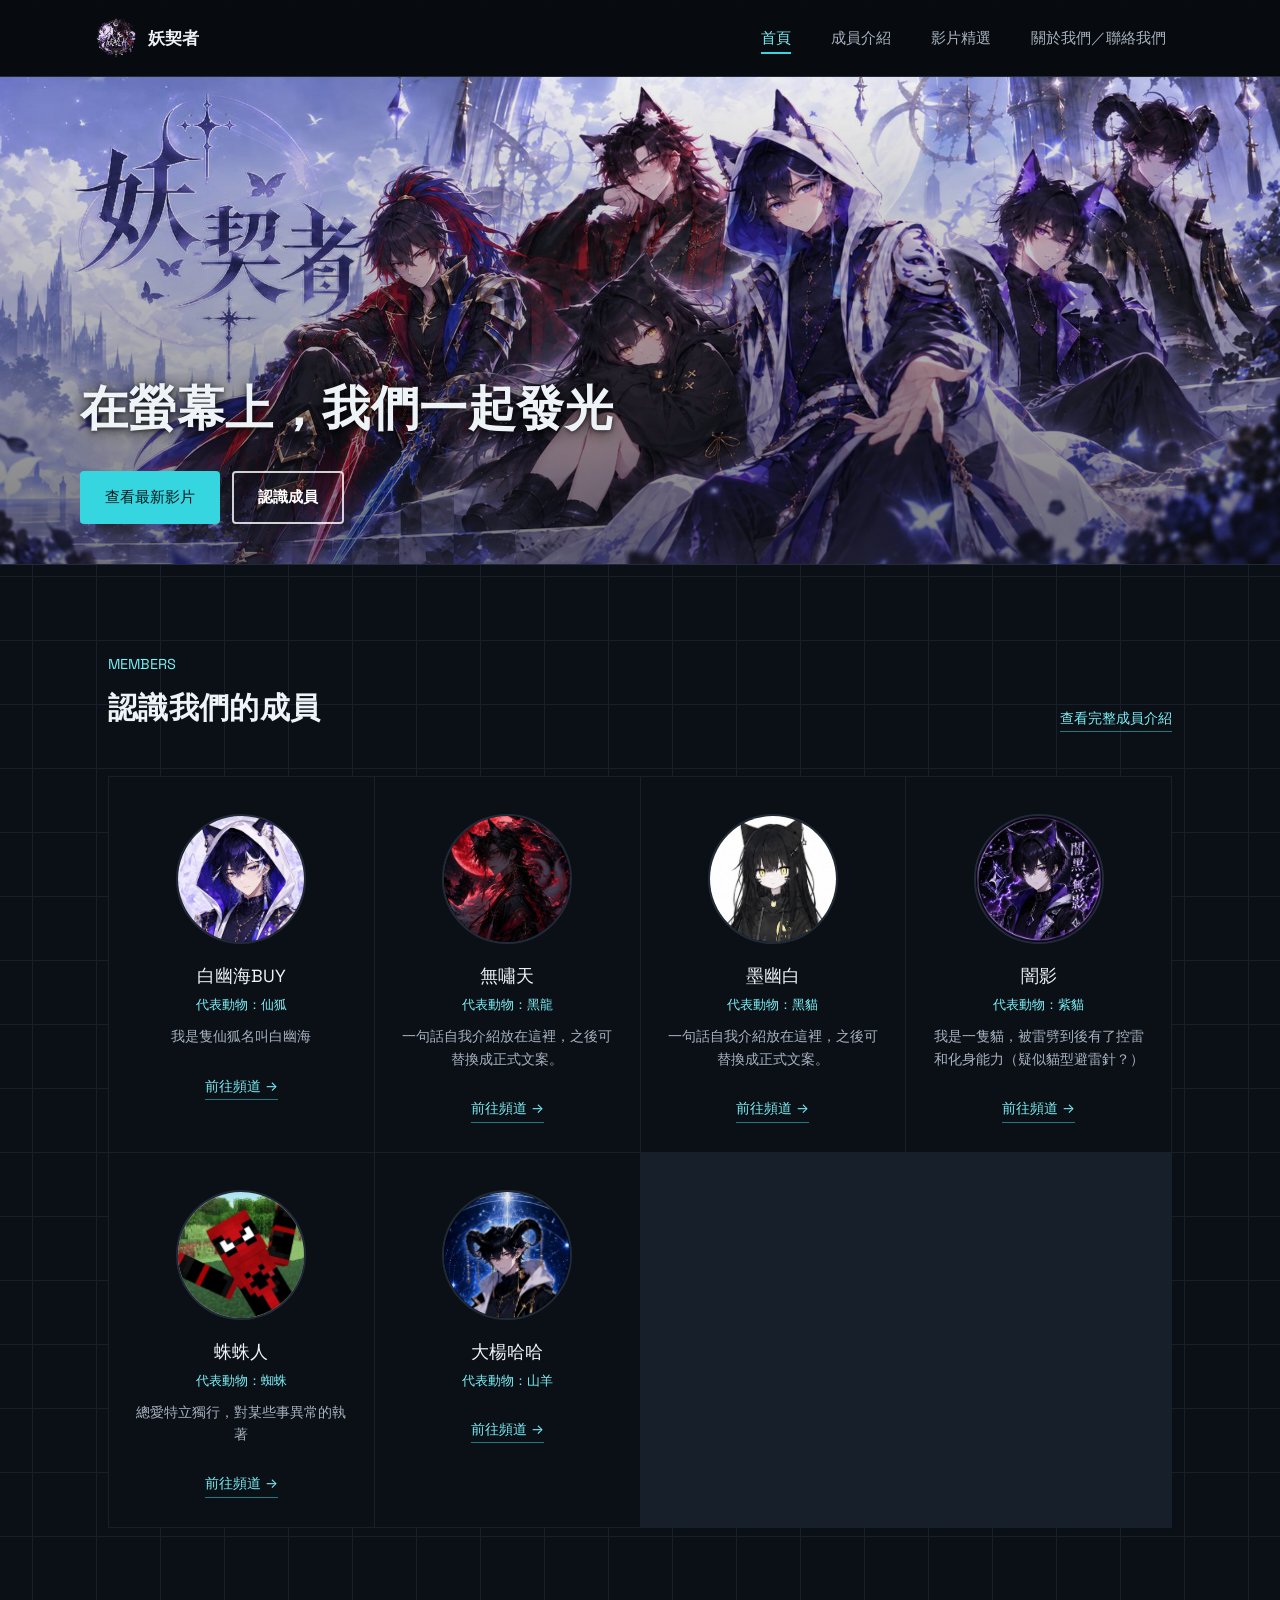
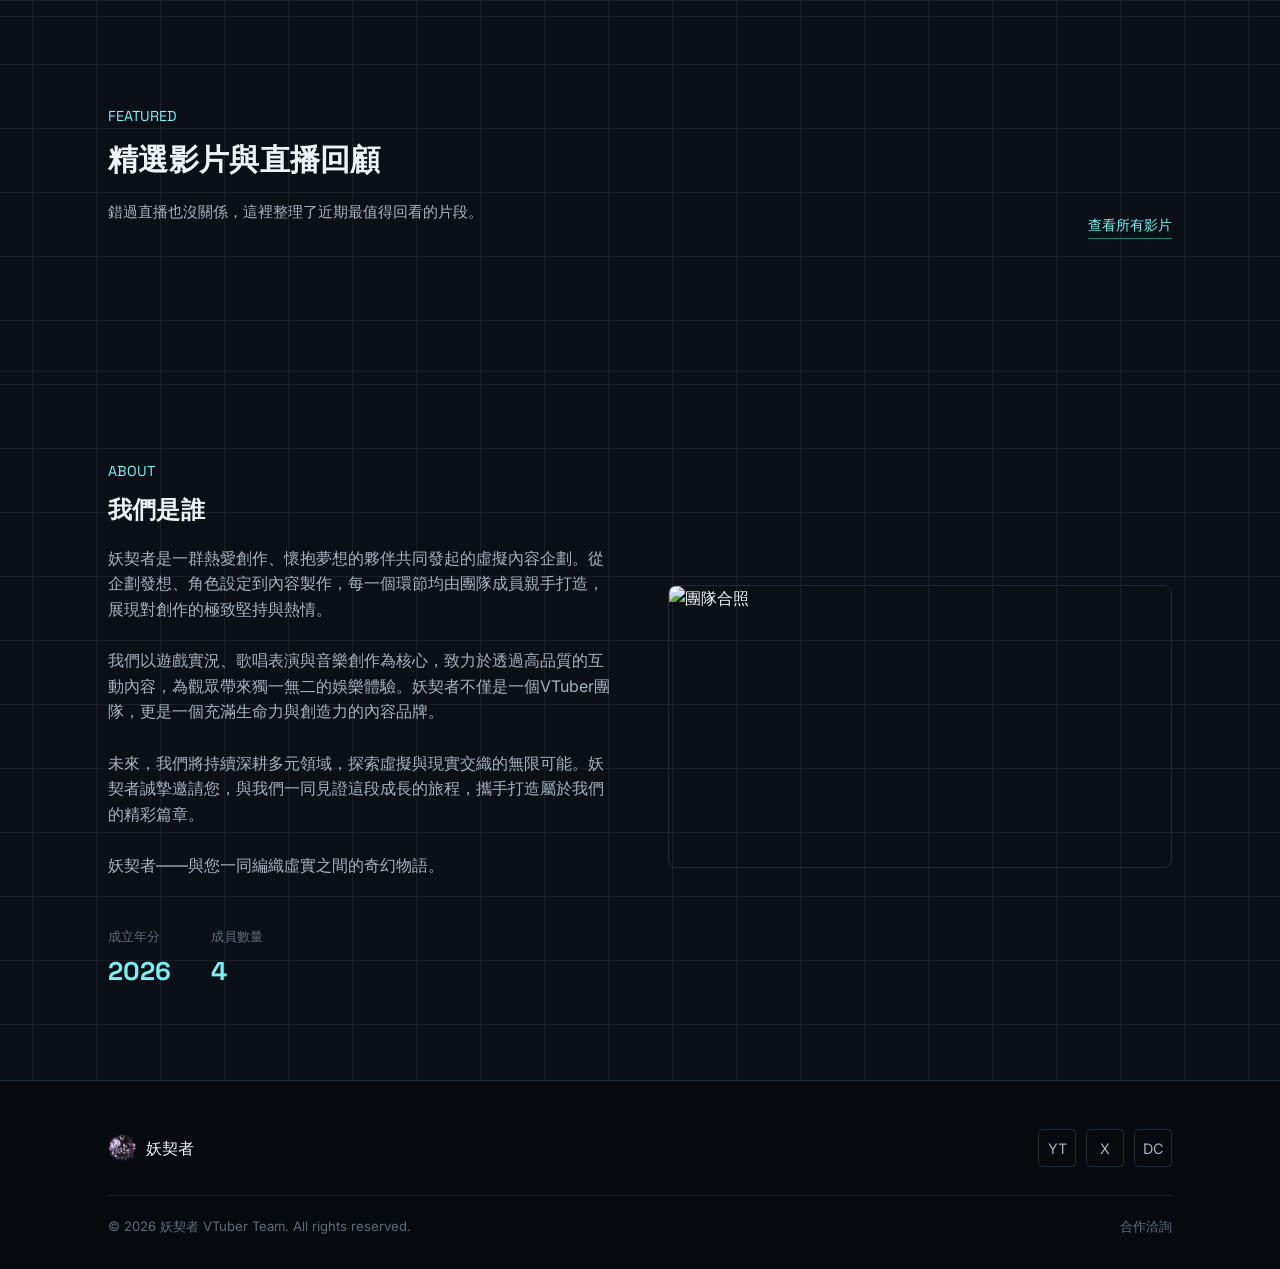
==== index.html @ a7fe948a "Update index.html" ====
<!DOCTYPE html>
<html lang="zh-Hant">
<head>
<meta charset="UTF-8">
<meta name="viewport" content="width=device-width, initial-scale=1.0">
<title>妖契者 | VTuber 團隊</title>
<link rel="stylesheet" href="style.css">
<style>
  /* 1. 認識成員按鈕：邊框明顯且懸停/點擊時絕對不變藍色 */
  .btn-outline {
    border: 2px solid rgba(255, 255, 255, 0.8) !important;
    color: #ffffff !important;
    font-weight: 600;
    text-decoration: none;
  }
  .btn-outline:hover,
  .btn-outline:focus,
  .btn-outline:active {
    border-color: #ffffff !important;
    background-color: rgba(255, 255, 255, 0.15);
    color: #ffffff !important;
    outline: none;
  }

  /* 2. 隱藏後台入口（頁尾 Logo）：保持一般滑鼠指標，不顯示手掌 */
  #footerLogo {
    cursor: default !important;
  }

  /* 3. 團隊合照專屬樣式：矩形大圖，不使用圓形頭像框 */
  .about-photo {
    width: 100%;
    aspect-ratio: 16 / 9;
    border-radius: 8px;
    overflow: hidden;
    border: 1px solid var(--line, rgba(255, 255, 255, 0.1));
  }
  .about-photo img {
    width: 100%;
    height: 100%;
    object-fit: cover;
    display: block;
  }

  /* 4. 防止動態文字閃爍專用：資料載入完成前維持平滑渲染 */
  .dyn-text {
    min-height: 1em;
    display: inline-block;
  }

  /* 5. 保留「我們是誰」後台輸入的換行符號 */
  #c-aboutText {
    white-space: pre-line;
  }
</style>
</head>
<body>

<!-- ===================== 導覽列 ===================== -->
<header class="site-header">
  <div class="container nav">
    <a href="index.html" class="nav-logo">
      <img src="logo.png" alt="團隊 Logo">
      <span class="nav-logo-text">妖契者</span>
    </a>
    <button class="nav-toggle" aria-label="開啟選單" aria-expanded="false" id="navToggle">☰</button>
    <nav class="nav-links" id="navLinks">
      <a href="index.html" class="active">首頁</a>
      <a href="members.html">成員介紹</a>
      <a href="videos.html">影片精選</a>
      <a href="about.html">關於我們／聯絡我們</a>
    </nav>
  </div>
</header>

<!-- ===================== Hero 橫幅 ===================== -->
<div class="hero-banner">
  <img src="banner.jpg" alt="團隊橫幅">
  <div class="hero-overlay">
    <div class="hero-overlay-inner">
      <h1 class="hero-title dyn-text" id="c-heroTitle"></h1>
      <div class="hero-actions">
        <a href="videos.html" class="btn btn-primary">查看最新影片</a>
        <a href="members.html" class="btn btn-outline">認識成員</a>
      </div>
    </div>
  </div>
</div>

<!-- ===================== 成員預覽 ===================== -->
<section>
  <div class="container">
    <div class="section-head">
      <div>
        <span class="section-num">MEMBERS</span>
        <h2>認識我們的成員</h2>
      </div>
      <a href="members.html" class="section-link">查看完整成員介紹</a>
    </div>
    <!-- 完全由 JS 動態渲染，無寫死舊卡片 -->
    <div class="member-grid" id="c-member-grid"></div>
  </div>
</section>

<!-- ===================== 影片精選 ===================== -->
<section>
  <div class="container">
    <div class="section-head">
      <div>
        <span class="section-num">FEATURED</span>
        <h2>精選影片與直播回顧</h2>
        <p class="section-desc">錯過直播也沒關係，這裡整理了近期最值得回看的片段。</p>
      </div>
      <a href="videos.html" class="section-link">查看所有影片</a>
    </div>
    <!-- 預設隱藏，待 JSON 讀取後一次性顯示最新精選影片 -->
    <div class="video-row" id="home-video-grid" style="display:none;"></div>
  </div>
</section>

<!-- ===================== 團隊介紹 ===================== -->
<section>
  <div class="container about-strip">
    <div>
      <span class="section-num">ABOUT</span>
      <h2>我們是誰</h2>
      <p id="c-aboutText" class="dyn-text"></p>
      <div class="stat-line">
        <div class="stat-item"><span>成立年分</span><strong id="c-foundedYear" class="dyn-text"></strong></div>
        <div class="stat-item"><span>成員數量</span><strong id="c-memberCount" class="dyn-text"></strong></div>
      </div>
    </div>
    <div class="about-photo">
      <img src="team-photo.jpg" alt="團隊合照">
    </div>
  </div>
</section>

<!-- ===================== 頁尾 ===================== -->
<footer class="site-footer">
  <div class="container">
    <div class="footer-top">
      <div class="footer-brand">
        <img src="logo.png" alt="團隊 Logo" id="footerLogo">
        妖契者
      </div>
      <div class="footer-social">
        <a href="#" aria-label="YouTube" id="c-social-youtube">YT</a>
        <a href="#" aria-label="X / Twitter" id="c-social-twitter">X</a>
        <a href="#" aria-label="Discord" id="c-social-discord">DC</a>
      </div>
    </div>
    <div class="footer-bottom">
      <span id="c-footerCopyright" class="dyn-text"></span>
      <a href="about.html">合作洽詢</a>
    </div>
  </div>
</footer>

<script>
  const navToggle = document.getElementById('navToggle');
  const navLinks = document.getElementById('navLinks');
  navToggle.addEventListener('click', () => {
    const open = navLinks.classList.toggle('open');
    navToggle.setAttribute('aria-expanded', open);
  });

  // ---------- 隱藏後台入口：頁尾 Logo 連點 5 下（3 秒內）進入 admin.html ----------
  (function () {
    const footerLogo = document.getElementById('footerLogo');
    let clickCount = 0;
    let resetTimer = null;
    footerLogo.addEventListener('click', () => {
      clickCount += 1;
      clearTimeout(resetTimer);
      resetTimer = setTimeout(() => { clickCount = 0; }, 3000);
      if (clickCount >= 5) {
        clickCount = 0;
        window.location.href = 'admin.html';
      }
    });
  })();

  function formatDate(iso) {
    if (!iso) return '';
    const d = new Date(iso);
    return `${d.getFullYear()}/${String(d.getMonth() + 1).padStart(2, '0')}/${String(d.getDate()).padStart(2, '0')}`;
  }

  // 1. 讀取精選影片資料（無舊畫面佔位，直接一次繪製）
  fetch('videos.json')
    .then(res => res.json())
    .then(data => {
      const combined = [...(data.videos || []), ...(data.streams || [])]
        .sort((a, b) => (b.publishedAt || '').localeCompare(a.publishedAt || ''))
        .slice(0, 3);
      if (combined.length === 0) return;
      const grid = document.getElementById('home-video-grid');
      grid.innerHTML = combined.map(v => `
        <a class="video-card" href="${v.url}" target="_blank" rel="noopener" style="display:block;">
          <div class="video-thumb">
            <img src="${v.thumbnail}" alt="${v.title}">
            <div class="video-thumb-play"><span>▶</span></div>
          </div>
          <div class="video-meta">
            <div class="video-title">${v.title}</div>
            <div class="video-sub">${v.channel} ・ ${formatDate(v.publishedAt)}</div>
          </div>
        </a>
      `).join('');
      grid.style.display = 'grid';
    })
    .catch(() => {});

  // 2. 讀取頁面文字與成員資料（直接寫入空白容器，絕不閃爍）
  fetch('content.json')
    .then(res => res.json())
    .then(data => {
      const home = data.home || {};
      const site = data.site || {};

      if (home.heroTitle) document.getElementById('c-heroTitle').textContent = home.heroTitle;
      if (home.aboutText) document.getElementById('c-aboutText').textContent = home.aboutText;
      if (home.stats) {
        if (home.stats.foundedYear) document.getElementById('c-foundedYear').textContent = home.stats.foundedYear;
        if (home.stats.memberCount) document.getElementById('c-memberCount').textContent = home.stats.memberCount;
      }
      
      // 動態繪製成員卡片
      if (Array.isArray(home.members) && home.members.length > 0) {
        const memberGrid = document.getElementById('c-member-grid');
        memberGrid.innerHTML = home.members.map((m, i) => {
          const photoImg = m.photo || `member-${String(i + 1).padStart(2, '0')}.jpg`;
          return `
            <div class="member-card">
              <div class="member-photo">
                <img src="${photoImg}" alt="${m.name || '成員照片'}">
              </div>
              <div class="member-info">
                <div class="member-name">${m.name || ''}</div>
                <div class="member-role">${m.role || ''}</div>
                <p class="member-desc">${m.desc || ''}</p>
                <a href="${m.channelUrl || '#'}" class="member-channel" target="_blank" rel="noopener">前往頻道 →</a>
              </div>
            </div>
          `;
        }).join('');
      }

      // 社群連結與頁尾版權
      if (site.social) {
        if (site.social.youtube) document.getElementById('c-social-youtube').href = site.social.youtube;
        if (site.social.twitter) document.getElementById('c-social-twitter').href = site.social.twitter;
        if (site.social.discord) document.getElementById('c-social-discord').href = site.social.discord;
      }
      if (site.footerCopyright) document.getElementById('c-footerCopyright').textContent = site.footerCopyright;
    })
    .catch(() => {});
</script>
</body>
</html>
---- style.css ----
/* ===================================================================
   VTuber 團隊網站 — 共用樣式
   色彩系統：深空背景 + 電光青藍強調色
   =================================================================== */

@import url('https://fonts.googleapis.com/css2?family=Space+Grotesk:wght@400;500;600;700&family=Inter:wght@400;500;600&display=swap');

:root {
  /* 色彩 */
  --bg-void:      #070a0f;   /* 最底層背景 */
  --bg-primary:   #0b0f16;   /* 主背景 */
  --bg-elevated:  #121821;   /* 卡片/區塊背景 */
  --bg-elevated-2:#182130;   /* 再上一層（hover等）*/
  --line:         #212b38;   /* 分隔線 */
  --line-soft:    #171f2a;

  --text-hi:      #eef3f7;   /* 主要文字 */
  --text-mid:     #a7b3c0;   /* 次要文字 */
  --text-low:     #5f6c7a;   /* 弱化文字 */

  --cyan:         #35d6e0;   /* 主強調色：電光青 */
  --cyan-bright:  #7bf0f7;
  --cyan-dim:     #1c7a82;
  --cyan-wash:    rgba(53, 214, 224, 0.08);

  /* 字體 */
  --font-display: 'Space Grotesk', sans-serif;
  --font-body:    'Inter', sans-serif;

  --content-width: 1120px;
}

* { box-sizing: border-box; }

html {
  scroll-behavior: smooth;
}

body {
  margin: 0;
  background: var(--bg-primary);
  color: var(--text-hi);
  font-family: var(--font-body);
  line-height: 1.6;
  -webkit-font-smoothing: antialiased;
}

/* 背景紋理：極淡的格線感，暗示訊號/座標系統 */
body {
  background-image:
    linear-gradient(var(--line-soft) 1px, transparent 1px),
    linear-gradient(90deg, var(--line-soft) 1px, transparent 1px);
  background-size: 64px 64px;
  background-position: center top;
}

a { color: inherit; text-decoration: none; }
img { max-width: 100%; display: block; }

h1, h2, h3, h4 {
  font-family: var(--font-display);
  font-weight: 600;
  margin: 0;
  letter-spacing: 0.01em;
}

.container {
  max-width: var(--content-width);
  margin: 0 auto;
  padding: 0 28px;
}

/* focus visibility */
a:focus-visible, button:focus-visible {
  outline: 2px solid var(--cyan);
  outline-offset: 3px;
}

@media (prefers-reduced-motion: reduce) {
  * { animation: none !important; transition: none !important; }
}

/* ===================== 導覽列 ===================== */
.site-header {
  position: sticky;
  top: 0;
  z-index: 100;
  background: rgba(7, 10, 15, 0.86);
  backdrop-filter: blur(10px);
  border-bottom: 1px solid var(--line);
}

.site-header .container {
  padding: 0 16px;
}

.nav {
  display: flex;
  align-items: center;
  justify-content: space-between;
  height: 76px;
}

.nav-logo {
  display: flex;
  align-items: center;
  gap: 12px;
  flex-shrink: 0;
}

.nav-logo img {
  height: 40px;
  width: 40px;
  object-fit: contain;
  border-radius: 8px;
}

.nav-logo-text {
  font-family: var(--font-display);
  font-size: 1.05rem;
  font-weight: 600;
  color: var(--text-hi);
  white-space: nowrap;
}

.nav-links {
  display: flex;
  align-items: center;
  gap: 4px;
}

.nav-links a {
  position: relative;
  padding: 10px 18px;
  font-size: 0.94rem;
  color: var(--text-mid);
  transition: color 0.15s ease;
}

.nav-links a:hover {
  color: var(--text-hi);
}

.nav-links a.active {
  color: var(--cyan-bright);
}

.nav-links a::after {
  content: '';
  position: absolute;
  left: 18px;
  right: 18px;
  bottom: 6px;
  height: 2px;
  background: var(--cyan);
  transform: scaleX(0);
  transform-origin: right;
  transition: transform 0.2s ease;
}

.nav-links a:hover::after,
.nav-links a.active::after {
  transform: scaleX(1);
}

.nav-toggle {
  display: none;
  background: none;
  border: 1px solid var(--line);
  border-radius: 6px;
  width: 40px;
  height: 40px;
  color: var(--text-hi);
  font-size: 1.2rem;
  cursor: pointer;
}

@media (max-width: 780px) {
  .nav-links {
    position: absolute;
    top: 76px;
    left: 0;
    right: 0;
    background: var(--bg-primary);
    border-bottom: 1px solid var(--line);
    flex-direction: column;
    align-items: stretch;
    padding: 8px 0;
    display: none;
  }
  .nav-links.open { display: flex; }
  .nav-links a { padding: 14px 28px; }
  .nav-links a::after { display: none; }
  .nav-toggle { display: block; }
}

/* ===================== Hero 橫幅 ===================== */
.hero-banner {
  position: relative;
  width: 100%;
  aspect-ratio: 21 / 8;
  min-height: 260px;
  overflow: hidden;
  border-bottom: 1px solid var(--line);
  background: var(--bg-elevated);
}

.hero-banner img {
  width: 100%;
  height: 100%;
  object-fit: cover;
}

.hero-banner::after {
  content: '';
  position: absolute;
  inset: 0;
  background: linear-gradient(180deg, rgba(7,10,15,0.05) 0%, rgba(7,10,15,0.55) 100%);
}

.hero-overlay {
  position: absolute;
  left: 0;
  right: 0;
  bottom: 0;
  padding: 40px 28px;
  z-index: 2;
}

.hero-overlay-inner {
  max-width: var(--content-width);
  margin: 0 auto;
}

.hero-eyebrow {
  color: var(--cyan-bright);
  font-size: 0.85rem;
  margin-bottom: 10px;
}

.hero-title {
  font-size: clamp(1.8rem, 4vw, 3rem);
  color: var(--text-hi);
  max-width: 640px;
  text-shadow: 0 2px 16px rgba(0,0,0,0.85), 0 1px 4px rgba(0,0,0,0.6);
}

.hero-sub {
  color: var(--text-mid);
  margin-top: 12px;
  max-width: 560px;
  font-size: 1rem;
}

.hero-actions {
  margin-top: 24px;
  display: flex;
  gap: 12px;
  flex-wrap: wrap;
}

.btn {
  display: inline-flex;
  align-items: center;
  gap: 8px;
  padding: 12px 24px;
  border-radius: 4px;
  font-size: 0.95rem;
  font-weight: 500;
  cursor: pointer;
  border: 1px solid transparent;
  font-family: var(--font-body);
}

.btn-primary {
  background: var(--cyan);
  color: #06171a;
}
.btn-primary:hover { background: var(--cyan-bright); }

.btn-outline {
  border-color: var(--line);
  color: var(--text-hi);
  background: transparent;
}
.btn-outline:hover { border-color: var(--cyan-dim); color: var(--cyan-bright); }

/* ===================== 一般區塊 ===================== */
section {
  padding: 88px 0;
  border-bottom: 1px solid var(--line-soft);
}

section:last-of-type { border-bottom: none; }

.section-head {
  display: flex;
  align-items: flex-end;
  justify-content: space-between;
  gap: 24px;
  margin-bottom: 44px;
  flex-wrap: wrap;
}

.section-head h2 {
  font-size: clamp(1.4rem, 2.4vw, 1.9rem);
}

.section-num {
  font-family: var(--font-display);
  color: var(--cyan-bright);
  font-size: 0.9rem;
  margin-bottom: 8px;
  display: block;
}

.section-desc {
  color: var(--text-mid);
  max-width: 480px;
  font-size: 0.95rem;
}

.section-link {
  color: var(--cyan-bright);
  font-size: 0.9rem;
  border-bottom: 1px solid var(--cyan-dim);
  padding-bottom: 2px;
  white-space: nowrap;
}
.section-link:hover { color: var(--text-hi); border-color: var(--cyan-bright); }

/* ===================== 成員卡片 ===================== */
.member-grid {
  display: grid;
  grid-template-columns: repeat(auto-fill, minmax(220px, 1fr));
  gap: 1px;
  background: var(--line-soft);
  border: 1px solid var(--line-soft);
}

.member-card {
  background: var(--bg-primary);
  padding: 36px 20px 28px;
  display: flex;
  flex-direction: column;
  align-items: center;
  text-align: center;
  border: 1px solid transparent;
  transition: border-color 0.15s ease;
}

.member-card:hover {
  border-color: var(--cyan-dim);
}

.member-photo {
  width: 130px;
  height: 130px;
  aspect-ratio: 1 / 1;
  border-radius: 50%;
  background: var(--bg-elevated);
  overflow: hidden;
  position: relative;
  border: 2px solid var(--line);
  flex-shrink: 0;
}

.member-photo img {
  width: 100%;
  height: 100%;
  object-fit: cover;
}

.member-info {
  padding: 18px 4px 0;
}

.member-name {
  font-family: var(--font-display);
  font-size: 1.1rem;
  color: var(--text-hi);
}

.member-role {
  color: var(--cyan-bright);
  font-size: 0.82rem;
  margin-top: 4px;
}

.member-desc {
  color: var(--text-mid);
  font-size: 0.87rem;
  margin-top: 10px;
}

.member-channel {
  display: inline-block;
  margin-top: 14px;
  color: var(--cyan-bright);
  font-size: 0.85rem;
  border-bottom: 1px solid var(--cyan-dim);
  padding-bottom: 2px;
}

.member-channel:hover {
  color: var(--text-hi);
  border-color: var(--cyan-bright);
}

/* ===================== 影片/直播卡片 ===================== */
.video-row {
  display: grid;
  grid-template-columns: repeat(auto-fill, minmax(280px, 1fr));
  gap: 24px;
}

.video-card {
  background: var(--bg-elevated);
  border: 1px solid var(--line);
}

.video-thumb {
  aspect-ratio: 16 / 9;
  background: var(--bg-elevated-2);
  position: relative;
  overflow: hidden;
}

.video-thumb img {
  width: 100%;
  height: 100%;
  object-fit: cover;
}

.video-thumb-play {
  position: absolute;
  inset: 0;
  display: flex;
  align-items: center;
  justify-content: center;
  background: rgba(7,10,15,0.2);
  opacity: 0;
  transition: opacity 0.15s ease;
}

.video-card:hover .video-thumb-play { opacity: 1; }

.video-thumb-play span {
  width: 48px;
  height: 48px;
  border-radius: 50%;
  background: var(--cyan);
  display: flex;
  align-items: center;
  justify-content: center;
  color: #06171a;
  font-size: 1.1rem;
}

.video-meta {
  padding: 16px 18px 20px;
}

.video-title {
  font-size: 0.98rem;
  color: var(--text-hi);
  font-weight: 500;
}

.video-sub {
  color: var(--text-low);
  font-size: 0.82rem;
  margin-top: 6px;
}

/* ===================== 團隊介紹 ===================== */
.about-strip {
  display: grid;
  grid-template-columns: 1fr 1fr;
  gap: 56px;
  align-items: center;
}

@media (max-width: 780px) {
  .about-strip { grid-template-columns: 1fr; }
}

.about-strip p {
  color: var(--text-mid);
  font-size: 1rem;
  margin-top: 16px;
}

.stat-line {
  display: flex;
  gap: 40px;
  margin-top: 32px;
  flex-wrap: wrap;
}

.stat-item strong {
  display: block;
  font-family: var(--font-display);
  font-size: 1.6rem;
  color: var(--cyan-bright);
}

.stat-item span {
  display: block;
  color: var(--text-low);
  font-size: 0.82rem;
  margin-bottom: 4px;
}

/* ===================== 頁尾 ===================== */
.site-footer {
  border-top: 1px solid var(--line);
  padding: 48px 0 32px;
  background: var(--bg-void);
}

.footer-top {
  display: flex;
  justify-content: space-between;
  align-items: center;
  gap: 24px;
  flex-wrap: wrap;
  padding-bottom: 28px;
  border-bottom: 1px solid var(--line-soft);
}

.footer-brand {
  display: flex;
  align-items: center;
  gap: 10px;
  font-family: var(--font-display);
  color: var(--text-hi);
}

.footer-brand img {
  height: 28px;
  width: 28px;
  border-radius: 6px;
}

.footer-social {
  display: flex;
  gap: 10px;
}

.footer-social a {
  width: 38px;
  height: 38px;
  border: 1px solid var(--line);
  border-radius: 4px;
  display: flex;
  align-items: center;
  justify-content: center;
  color: var(--text-mid);
  font-size: 0.9rem;
}

.footer-social a:hover {
  border-color: var(--cyan-dim);
  color: var(--cyan-bright);
}

.footer-bottom {
  display: flex;
  justify-content: space-between;
  align-items: center;
  flex-wrap: wrap;
  gap: 12px;
  padding-top: 20px;
  color: var(--text-low);
  font-size: 0.82rem;
}

.footer-bottom a {
  color: var(--text-low);
}
.footer-bottom a:hover { color: var(--cyan-bright); }

/* ===================== 分頁切換（影片／直播）===================== */
.tab-switch {
  display: inline-flex;
  gap: 4px;
  padding: 4px;
  background: var(--bg-elevated);
  border: 1px solid var(--line);
  border-radius: 6px;
  margin-bottom: 36px;
}

.tab-btn {
  padding: 10px 22px;
  border: none;
  background: transparent;
  color: var(--text-mid);
  font-family: var(--font-body);
  font-size: 0.92rem;
  border-radius: 4px;
  cursor: pointer;
}

.tab-btn.active {
  background: var(--cyan);
  color: #06171a;
  font-weight: 500;
}

.tab-panel { display: none; }
.tab-panel.active { display: block; }

/* ===================== 內頁通用（框架頁）===================== */
.page-hero {
  padding: 64px 0 40px;
  border-bottom: 1px solid var(--line-soft);
}

.page-hero .section-num { margin-bottom: 12px; }

.page-hero h1 {
  font-size: clamp(1.8rem, 3.4vw, 2.6rem);
}

.page-hero p {
  color: var(--text-mid);
  margin-top: 14px;
  max-width: 560px;
}

.placeholder-block {
  border: 1px dashed var(--line);
  background: var(--bg-elevated);
  padding: 64px 28px;
  text-align: center;
  color: var(--text-low);
  font-size: 0.92rem;
}

.placeholder-block strong {
  display: block;
  color: var(--text-mid);
  font-family: var(--font-display);
  font-size: 1.05rem;
  margin-bottom: 8px;
  font-weight: 500;
}
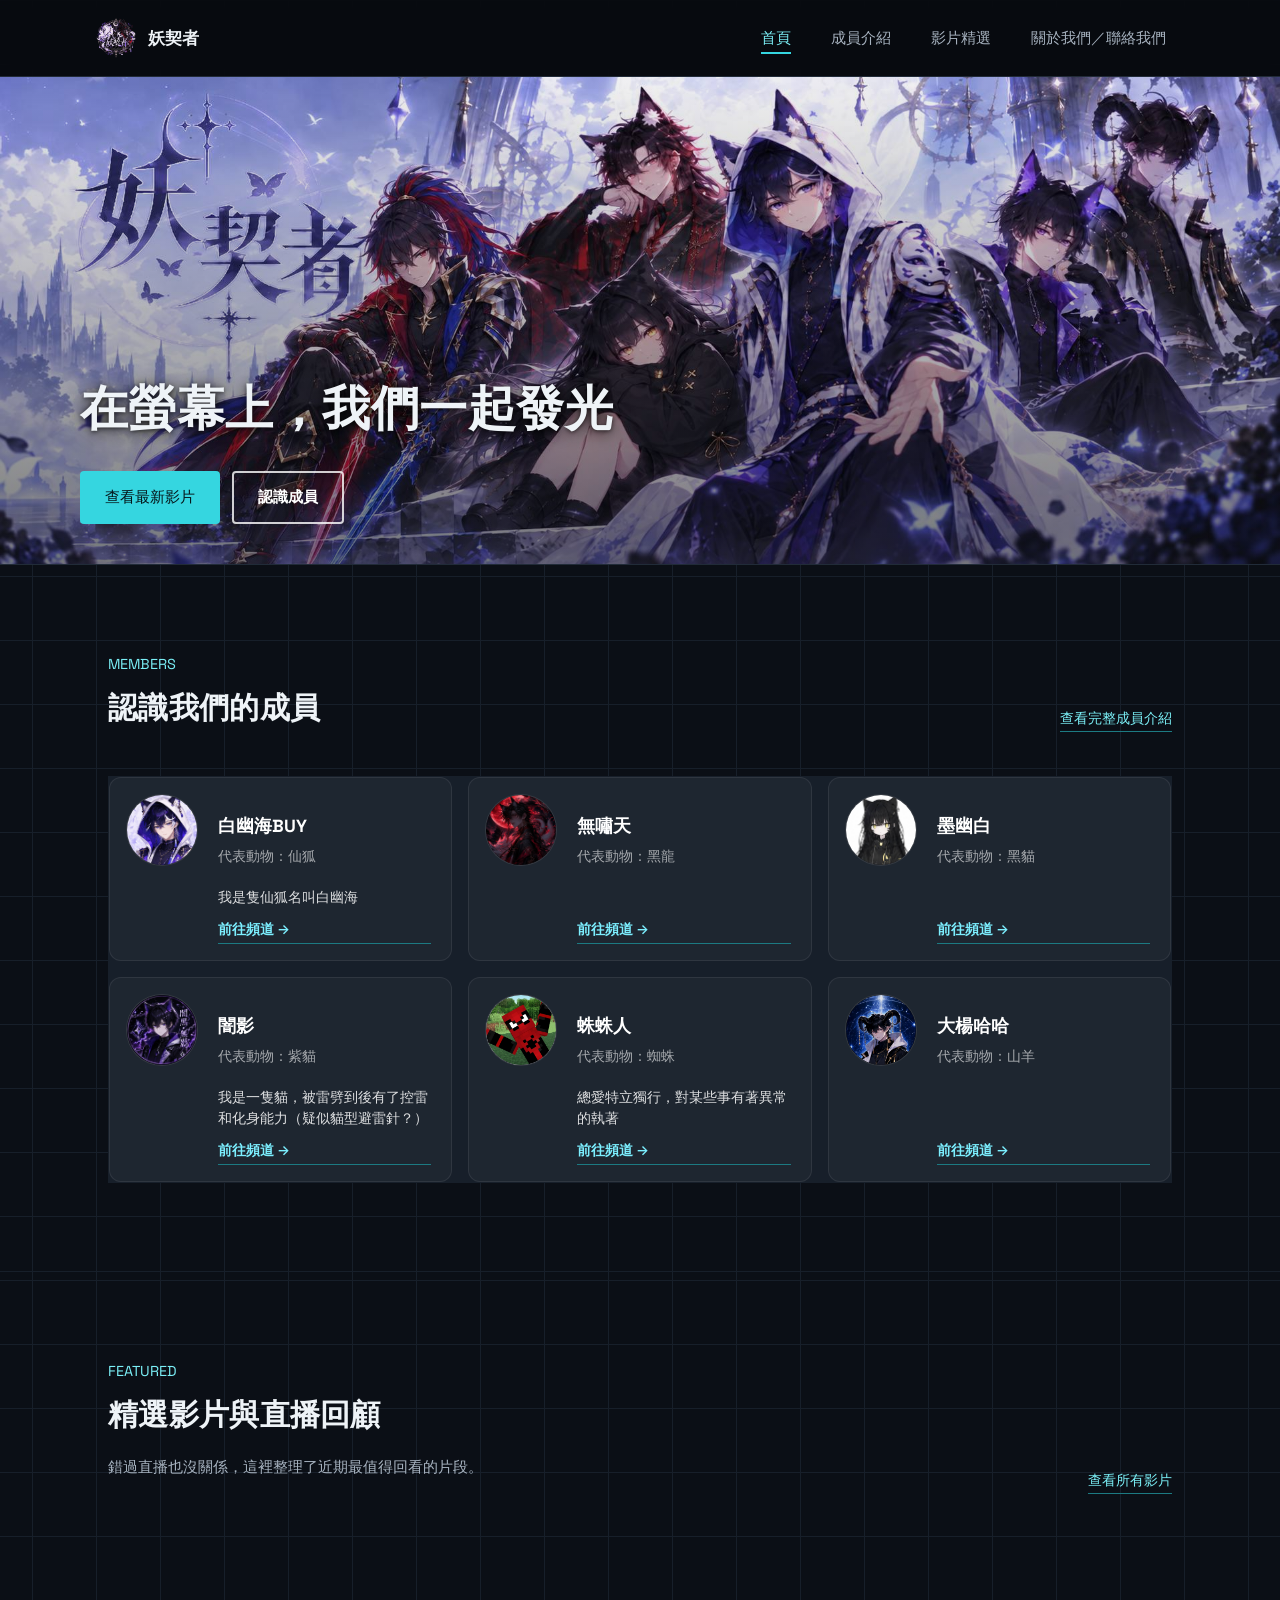
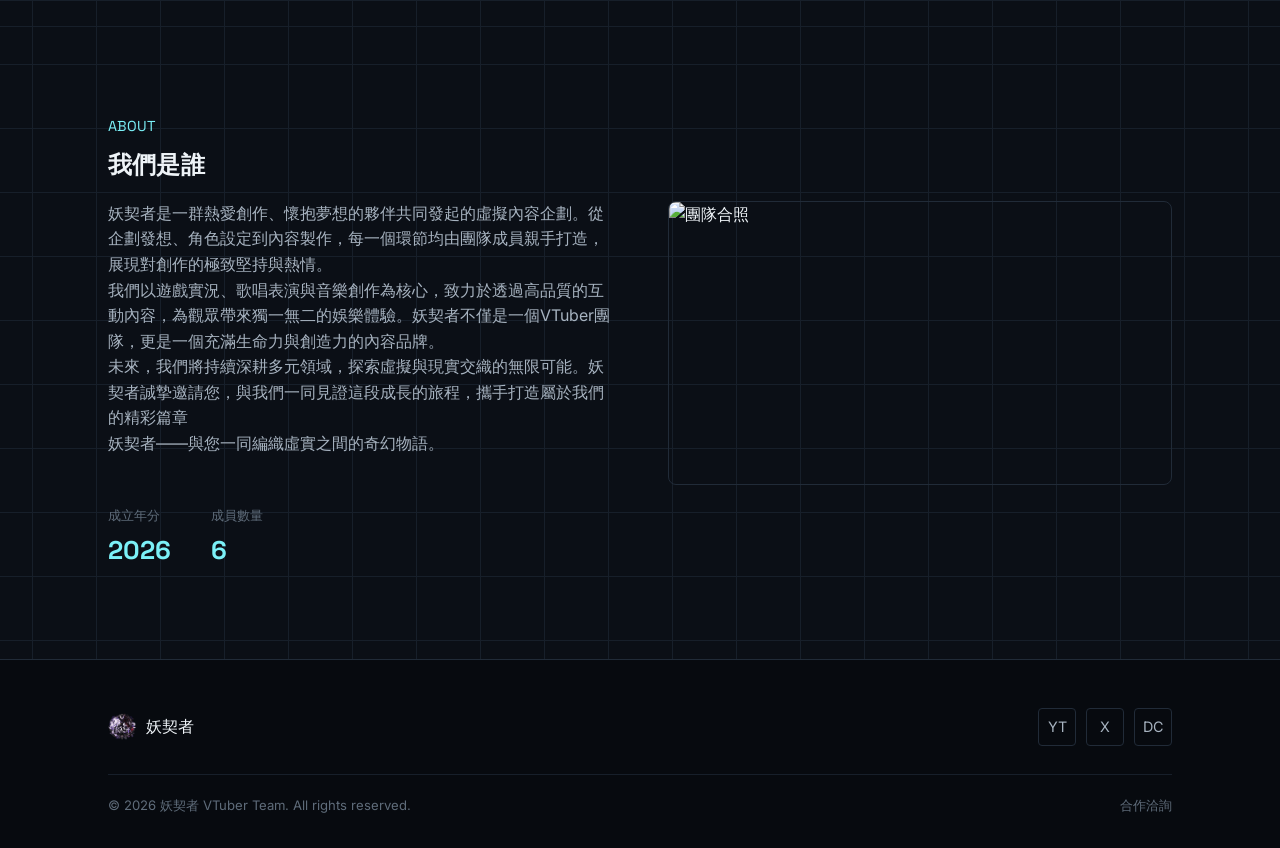
==== commit 9b541258: "Update index.html" ====
--- a/index.html
+++ b/index.html
@@ -51,6 +51,90 @@
   /* 5. 保留「我們是誰」後台輸入的換行符號 */
   #c-aboutText {
     white-space: pre-line;
+  }
+
+  /* 6. 成員區塊重構：卡片化 + 左右橫向佈局 (解決簡介字數不一導致排版混亂的問題) */
+  .member-grid {
+    display: grid;
+    grid-template-columns: repeat(auto-fill, minmax(280px, 1fr));
+    gap: 16px;
+  }
+
+  .member-card {
+    background: rgba(255, 255, 255, 0.03);
+    border: 1px solid rgba(255, 255, 255, 0.08);
+    border-radius: 12px;
+    padding: 16px;
+    display: flex;
+    flex-direction: row; /* 改為左右佈局：左頭像，右文字 */
+    align-items: flex-start;
+    gap: 16px;
+    transition: background 0.2s ease, border-color 0.2s ease;
+  }
+
+  .member-card:hover {
+    background: rgba(255, 255, 255, 0.06);
+    border-color: rgba(255, 255, 255, 0.18);
+  }
+
+  .member-photo {
+    width: 72px;
+    height: 72px;
+    flex-shrink: 0;
+    border-radius: 50%;
+    overflow: hidden;
+    border: 1px solid rgba(255, 255, 255, 0.15);
+  }
+
+  .member-photo img {
+    width: 100%;
+    height: 100%;
+    object-fit: cover;
+  }
+
+  .member-info {
+    display: flex;
+    flex-direction: column;
+    flex: 1;
+    height: 100%; /* 搭配 space-between 將按鈕推至最底部 */
+  }
+
+  .member-name {
+    font-size: 1.1rem;
+    font-weight: 700;
+    color: #ffffff;
+    margin-bottom: 2px;
+    text-align: left;
+  }
+
+  .member-role {
+    font-size: 0.85rem;
+    color: rgba(255, 255, 255, 0.6);
+    margin-bottom: 8px;
+    text-align: left;
+  }
+
+  .member-desc {
+    font-size: 0.88rem;
+    line-height: 1.5;
+    color: rgba(255, 255, 255, 0.85);
+    margin-bottom: 12px;
+    text-align: left; /* 長短不一的文字靠左對齊最自然 */
+    white-space: pre-line;
+  }
+
+  .member-channel {
+    margin-top: auto; /* 強制將按鈕對齊卡片底部 */
+    display: inline-block;
+    font-size: 0.85rem;
+    color: #7cefff;
+    text-decoration: none;
+    font-weight: 600;
+    text-align: left;
+  }
+
+  .member-channel:hover {
+    text-decoration: underline;
   }
 </style>
 </head>
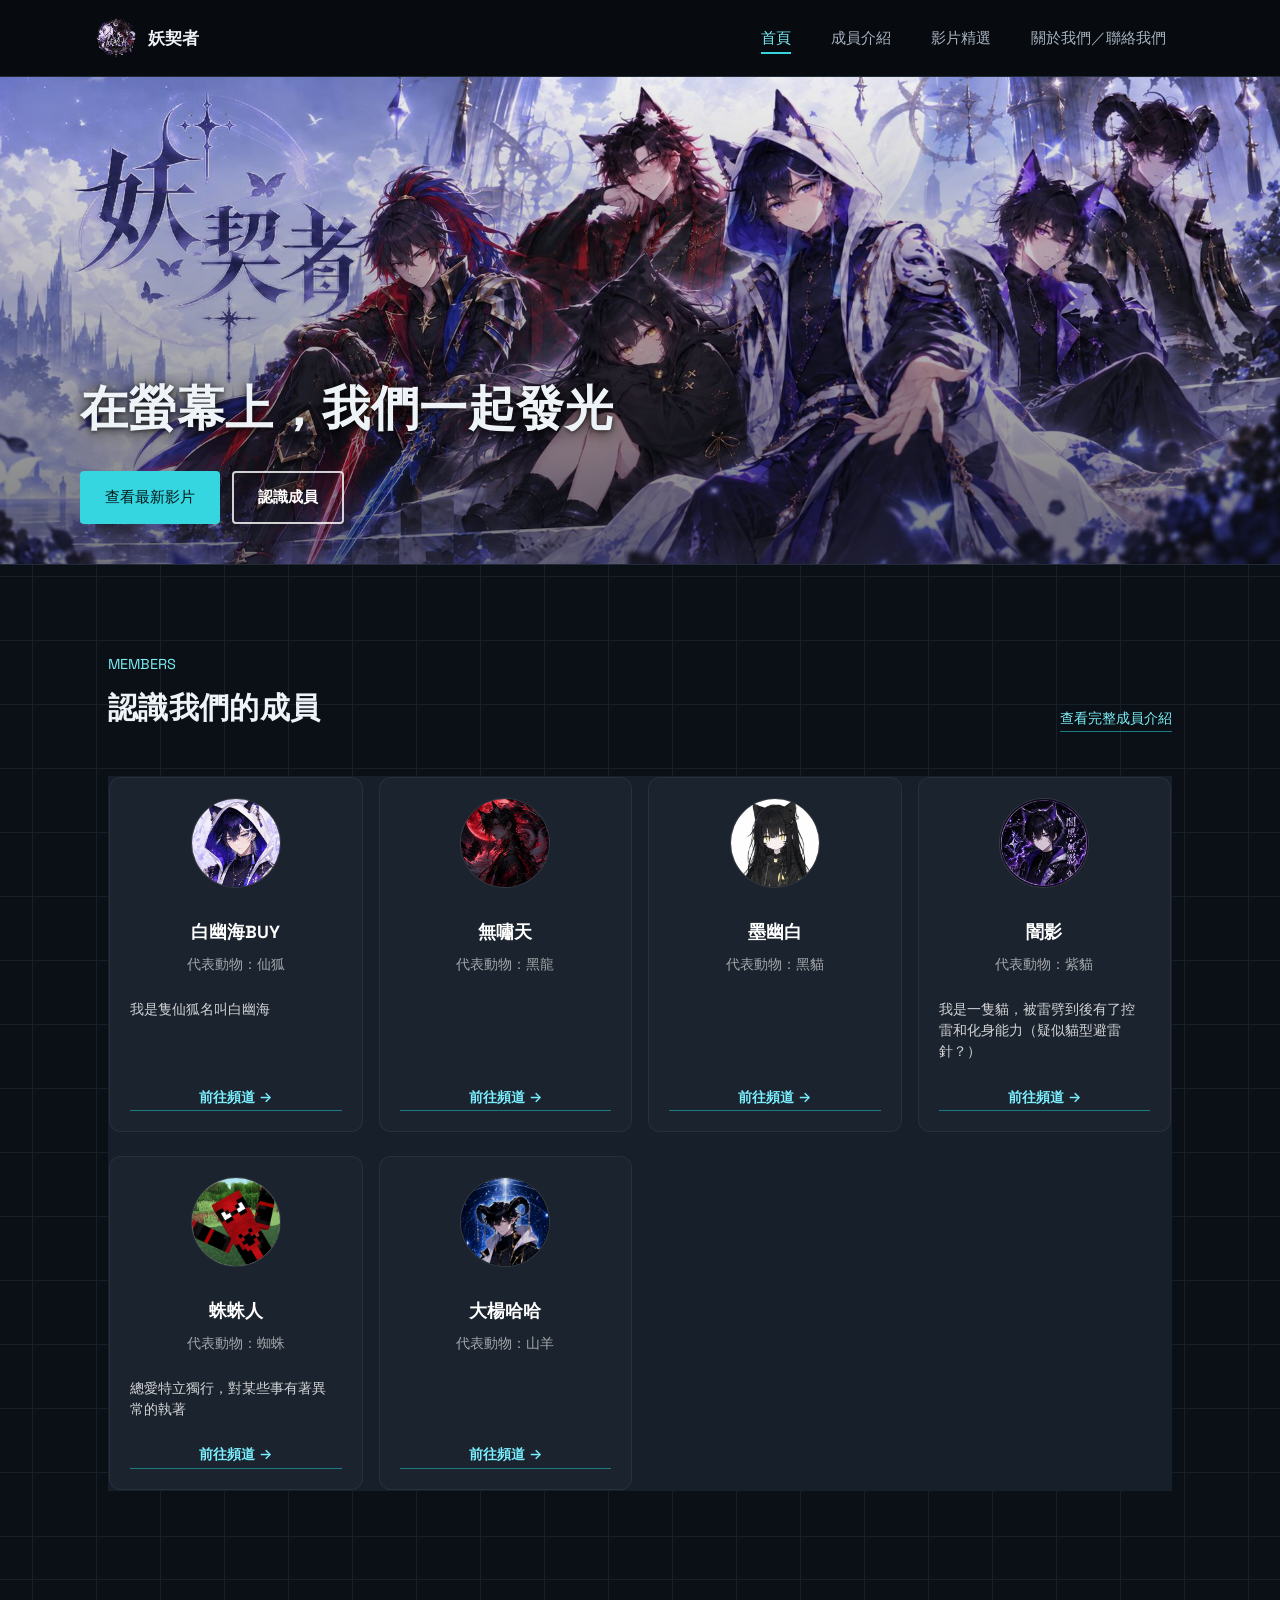
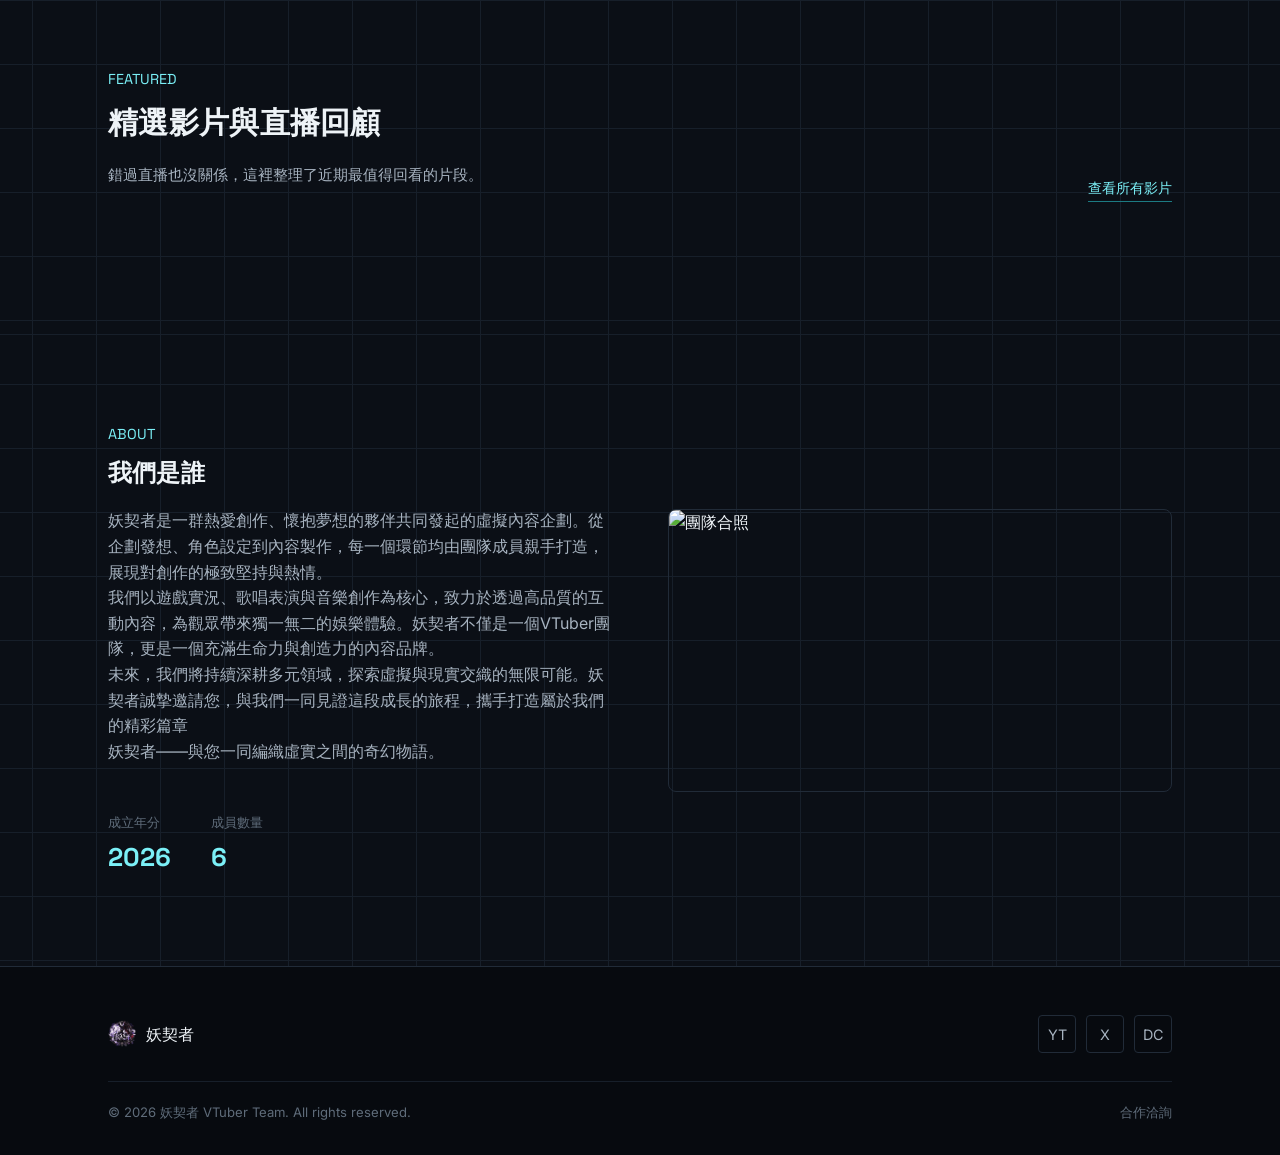
==== commit 75d134fc: "Update index.html" ====
--- a/index.html
+++ b/index.html
@@ -53,36 +53,33 @@
     white-space: pre-line;
   }
 
-  /* 6. 成員區塊重構：卡片化 + 左右橫向佈局 (解決簡介字數不一導致排版混亂的問題) */
+  /* 6. 維持大方塊直立佈局，僅優化文字與底邊齊平邏輯 */
   .member-grid {
     display: grid;
-    grid-template-columns: repeat(auto-fill, minmax(280px, 1fr));
-    gap: 16px;
+    grid-template-columns: repeat(auto-fill, minmax(200px, 1fr));
+    gap: 24px 16px;
   }
 
   .member-card {
-    background: rgba(255, 255, 255, 0.03);
-    border: 1px solid rgba(255, 255, 255, 0.08);
+    background: rgba(255, 255, 255, 0.02);
+    border: 1px solid rgba(255, 255, 255, 0.06);
     border-radius: 12px;
-    padding: 16px;
+    padding: 20px 16px;
     display: flex;
-    flex-direction: row; /* 改為左右佈局：左頭像，右文字 */
-    align-items: flex-start;
-    gap: 16px;
-    transition: background 0.2s ease, border-color 0.2s ease;
-  }
-
-  .member-card:hover {
-    background: rgba(255, 255, 255, 0.06);
-    border-color: rgba(255, 255, 255, 0.18);
+    flex-direction: column;
+    align-items: center; /* 保持頭像與名字水平居中 */
+    text-align: center;
+    height: 100%; /* 強制同列卡片等高 */
+    box-sizing: border-box;
   }
 
   .member-photo {
-    width: 72px;
-    height: 72px;
+    width: 90px;
+    height: 90px;
     flex-shrink: 0;
     border-radius: 50%;
     overflow: hidden;
+    margin-bottom: 12px;
     border: 1px solid rgba(255, 255, 255, 0.15);
   }
 
@@ -96,41 +93,56 @@
     display: flex;
     flex-direction: column;
     flex: 1;
-    height: 100%; /* 搭配 space-between 將按鈕推至最底部 */
+    width: 100%;
+    align-items: stretch;
   }
 
   .member-name {
     font-size: 1.1rem;
     font-weight: 700;
     color: #ffffff;
-    margin-bottom: 2px;
-    text-align: left;
+    margin-bottom: 4px;
+    text-align: center;
   }
 
   .member-role {
     font-size: 0.85rem;
     color: rgba(255, 255, 255, 0.6);
-    margin-bottom: 8px;
-    text-align: left;
-  }
-
+    margin-bottom: 12px;
+    text-align: center;
+  }
+
+  /* 簡介改為靠左對齊，固定區域高度確保文字長度不一也不會破壞版面 */
   .member-desc {
     font-size: 0.88rem;
     line-height: 1.5;
-    color: rgba(255, 255, 255, 0.85);
-    margin-bottom: 12px;
-    text-align: left; /* 長短不一的文字靠左對齊最自然 */
+    color: rgba(255, 255, 255, 0.8);
+    text-align: left;
     white-space: pre-line;
-  }
-
+    margin-bottom: 16px;
+    max-height: 4.5em; /* 約 3 行文字高度 */
+    overflow-y: auto;  /* 過長時內部滾動，維持整體卡片高度一致 */
+    padding-right: 4px;
+  }
+
+  /* 隱藏微型滾動條但保留功能，維持畫面美觀 */
+  .member-desc::-webkit-scrollbar {
+    width: 3px;
+  }
+  .member-desc::-webkit-scrollbar-thumb {
+    background: rgba(255, 255, 255, 0.2);
+    border-radius: 3px;
+  }
+
+  /* 強制將「前往頻道 →」對齊於卡片底部 */
   .member-channel {
-    margin-top: auto; /* 強制將按鈕對齊卡片底部 */
-    display: inline-block;
-    font-size: 0.85rem;
+    margin-top: auto;
+    font-size: 0.88rem;
     color: #7cefff;
     text-decoration: none;
     font-weight: 600;
-    text-align: left;
+    text-align: center;
+    padding-top: 8px;
   }
 
   .member-channel:hover {
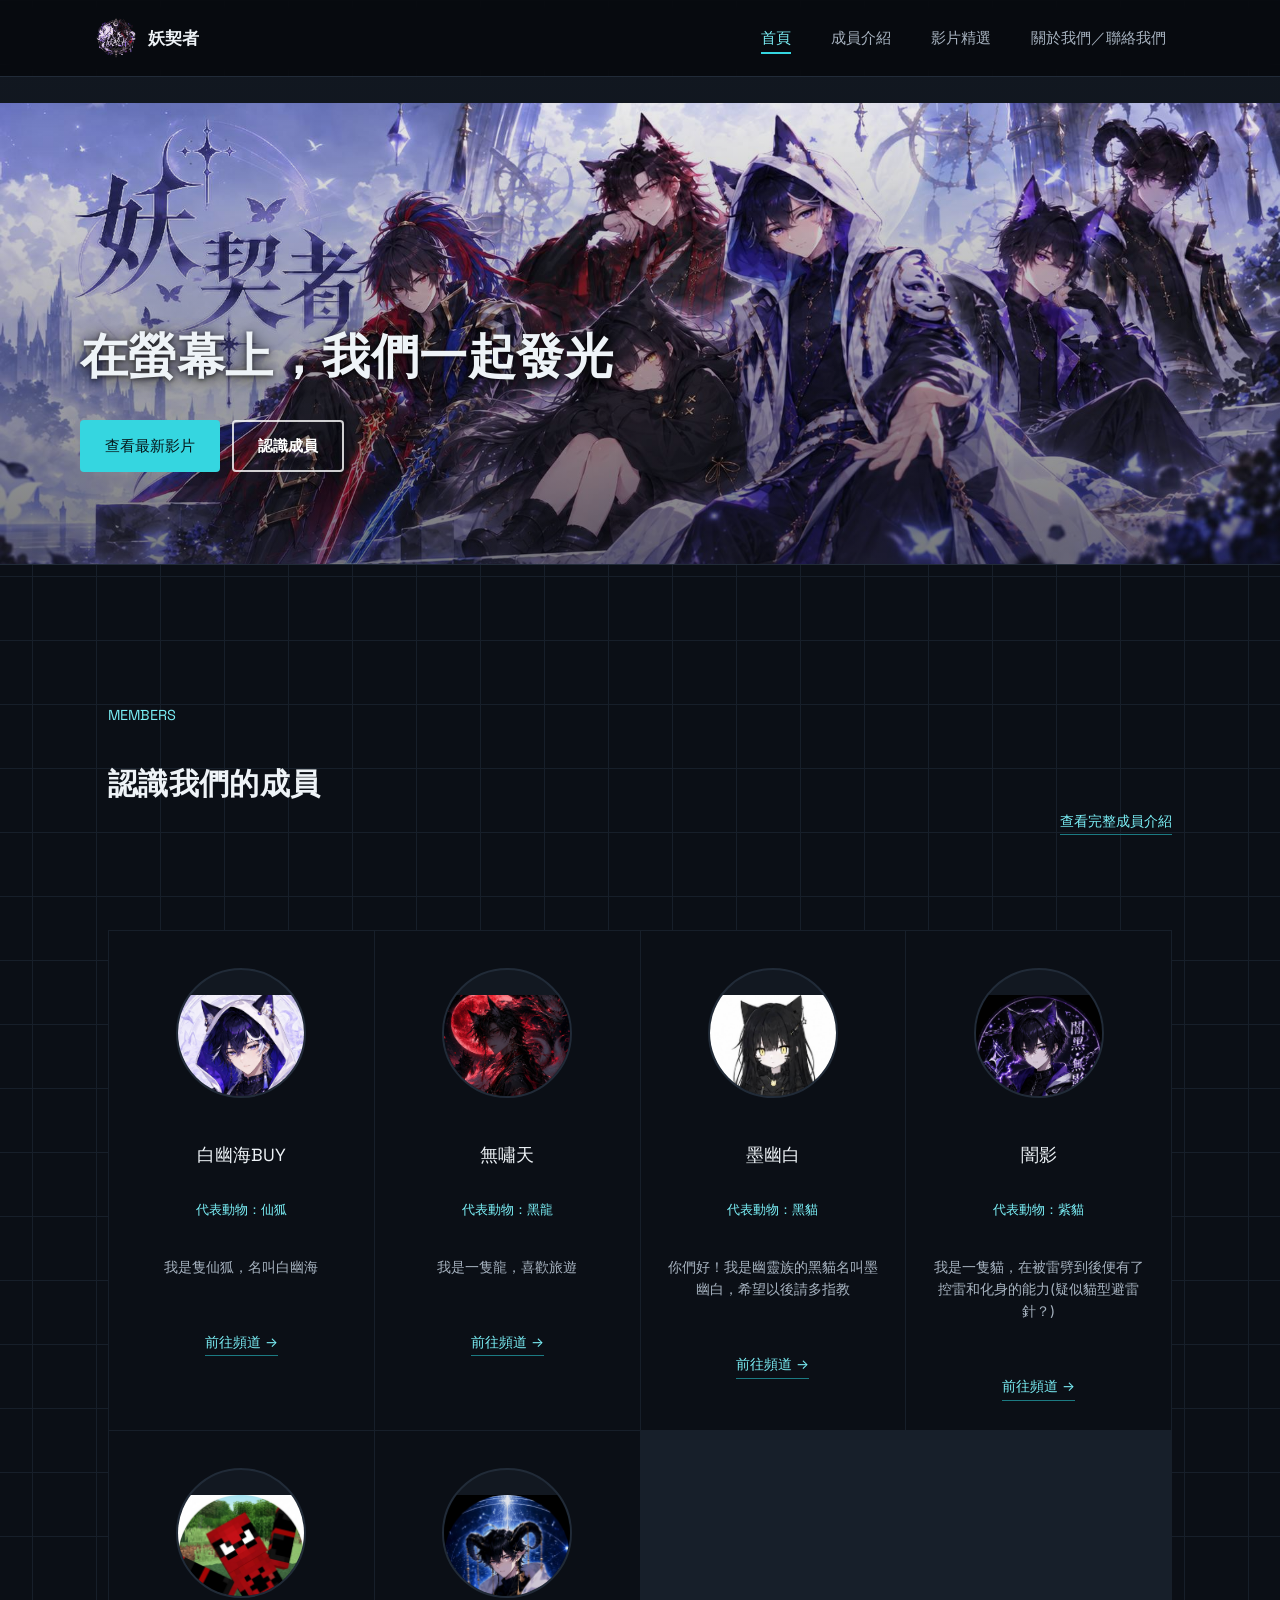
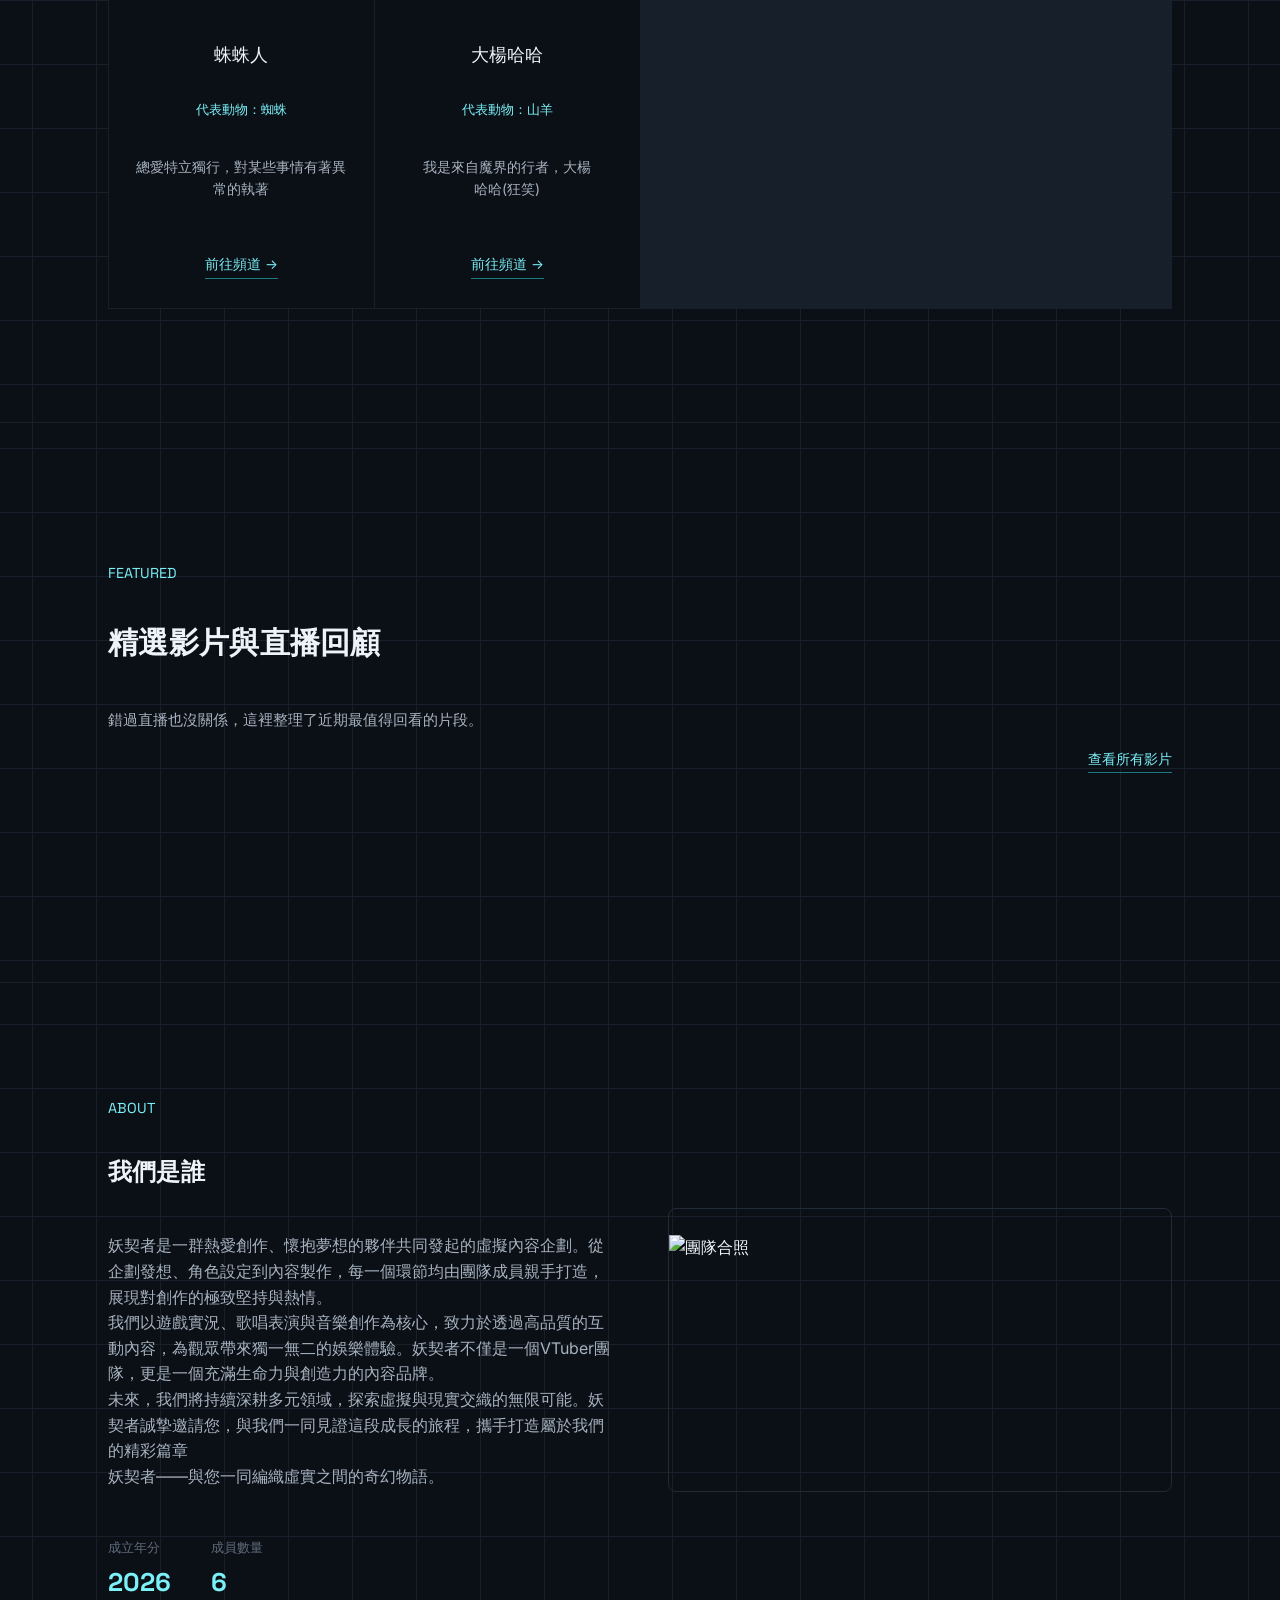
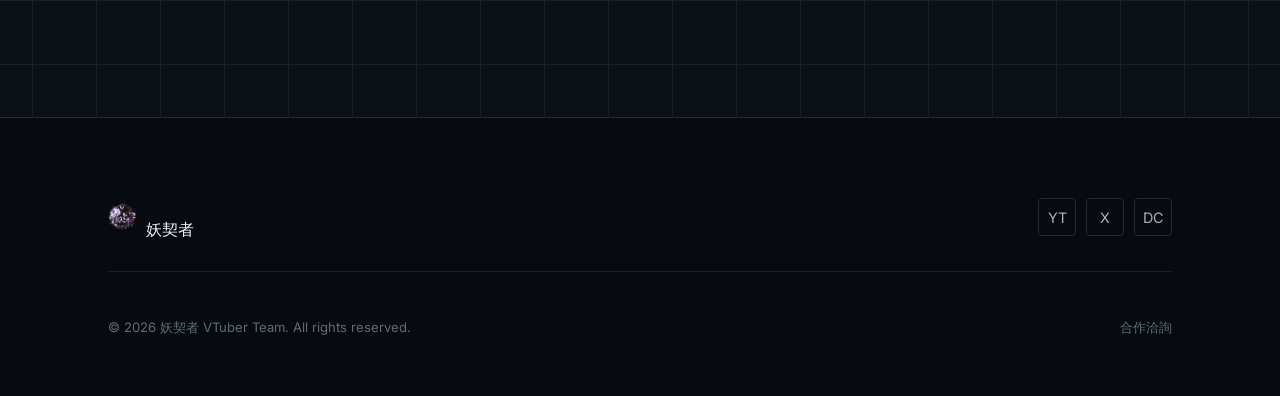
==== commit 6f34eb7c: "Update index.html" ====
--- a/index.html
+++ b/index.html
@@ -42,111 +42,13 @@
     display: block;
   }
 
-  /* 4. 防止動態文字閃爍專用：資料載入完成前維持平滑渲染 */
+  /* 4. 防止動態文字閃爍專用，並讓全站所有動態文字與段落都支援換行 */
+  .dyn-text, p, div, span, h1, h2, h3, .member-desc {
+    white-space: pre-line;
+  }
   .dyn-text {
     min-height: 1em;
     display: inline-block;
-  }
-
-  /* 5. 保留「我們是誰」後台輸入的換行符號 */
-  #c-aboutText {
-    white-space: pre-line;
-  }
-
-  /* 6. 維持大方塊直立佈局，僅優化文字與底邊齊平邏輯 */
-  .member-grid {
-    display: grid;
-    grid-template-columns: repeat(auto-fill, minmax(200px, 1fr));
-    gap: 24px 16px;
-  }
-
-  .member-card {
-    background: rgba(255, 255, 255, 0.02);
-    border: 1px solid rgba(255, 255, 255, 0.06);
-    border-radius: 12px;
-    padding: 20px 16px;
-    display: flex;
-    flex-direction: column;
-    align-items: center; /* 保持頭像與名字水平居中 */
-    text-align: center;
-    height: 100%; /* 強制同列卡片等高 */
-    box-sizing: border-box;
-  }
-
-  .member-photo {
-    width: 90px;
-    height: 90px;
-    flex-shrink: 0;
-    border-radius: 50%;
-    overflow: hidden;
-    margin-bottom: 12px;
-    border: 1px solid rgba(255, 255, 255, 0.15);
-  }
-
-  .member-photo img {
-    width: 100%;
-    height: 100%;
-    object-fit: cover;
-  }
-
-  .member-info {
-    display: flex;
-    flex-direction: column;
-    flex: 1;
-    width: 100%;
-    align-items: stretch;
-  }
-
-  .member-name {
-    font-size: 1.1rem;
-    font-weight: 700;
-    color: #ffffff;
-    margin-bottom: 4px;
-    text-align: center;
-  }
-
-  .member-role {
-    font-size: 0.85rem;
-    color: rgba(255, 255, 255, 0.6);
-    margin-bottom: 12px;
-    text-align: center;
-  }
-
-  /* 簡介改為靠左對齊，固定區域高度確保文字長度不一也不會破壞版面 */
-  .member-desc {
-    font-size: 0.88rem;
-    line-height: 1.5;
-    color: rgba(255, 255, 255, 0.8);
-    text-align: left;
-    white-space: pre-line;
-    margin-bottom: 16px;
-    max-height: 4.5em; /* 約 3 行文字高度 */
-    overflow-y: auto;  /* 過長時內部滾動，維持整體卡片高度一致 */
-    padding-right: 4px;
-  }
-
-  /* 隱藏微型滾動條但保留功能，維持畫面美觀 */
-  .member-desc::-webkit-scrollbar {
-    width: 3px;
-  }
-  .member-desc::-webkit-scrollbar-thumb {
-    background: rgba(255, 255, 255, 0.2);
-    border-radius: 3px;
-  }
-
-  /* 強制將「前往頻道 →」對齊於卡片底部 */
-  .member-channel {
-    margin-top: auto;
-    font-size: 0.88rem;
-    color: #7cefff;
-    text-decoration: none;
-    font-weight: 600;
-    text-align: center;
-    padding-top: 8px;
-  }
-
-  .member-channel:hover {
-    text-decoration: underline;
   }
 </style>
 </head>
@@ -355,4 +257,3 @@
 </script>
 </body>
 </html>
-
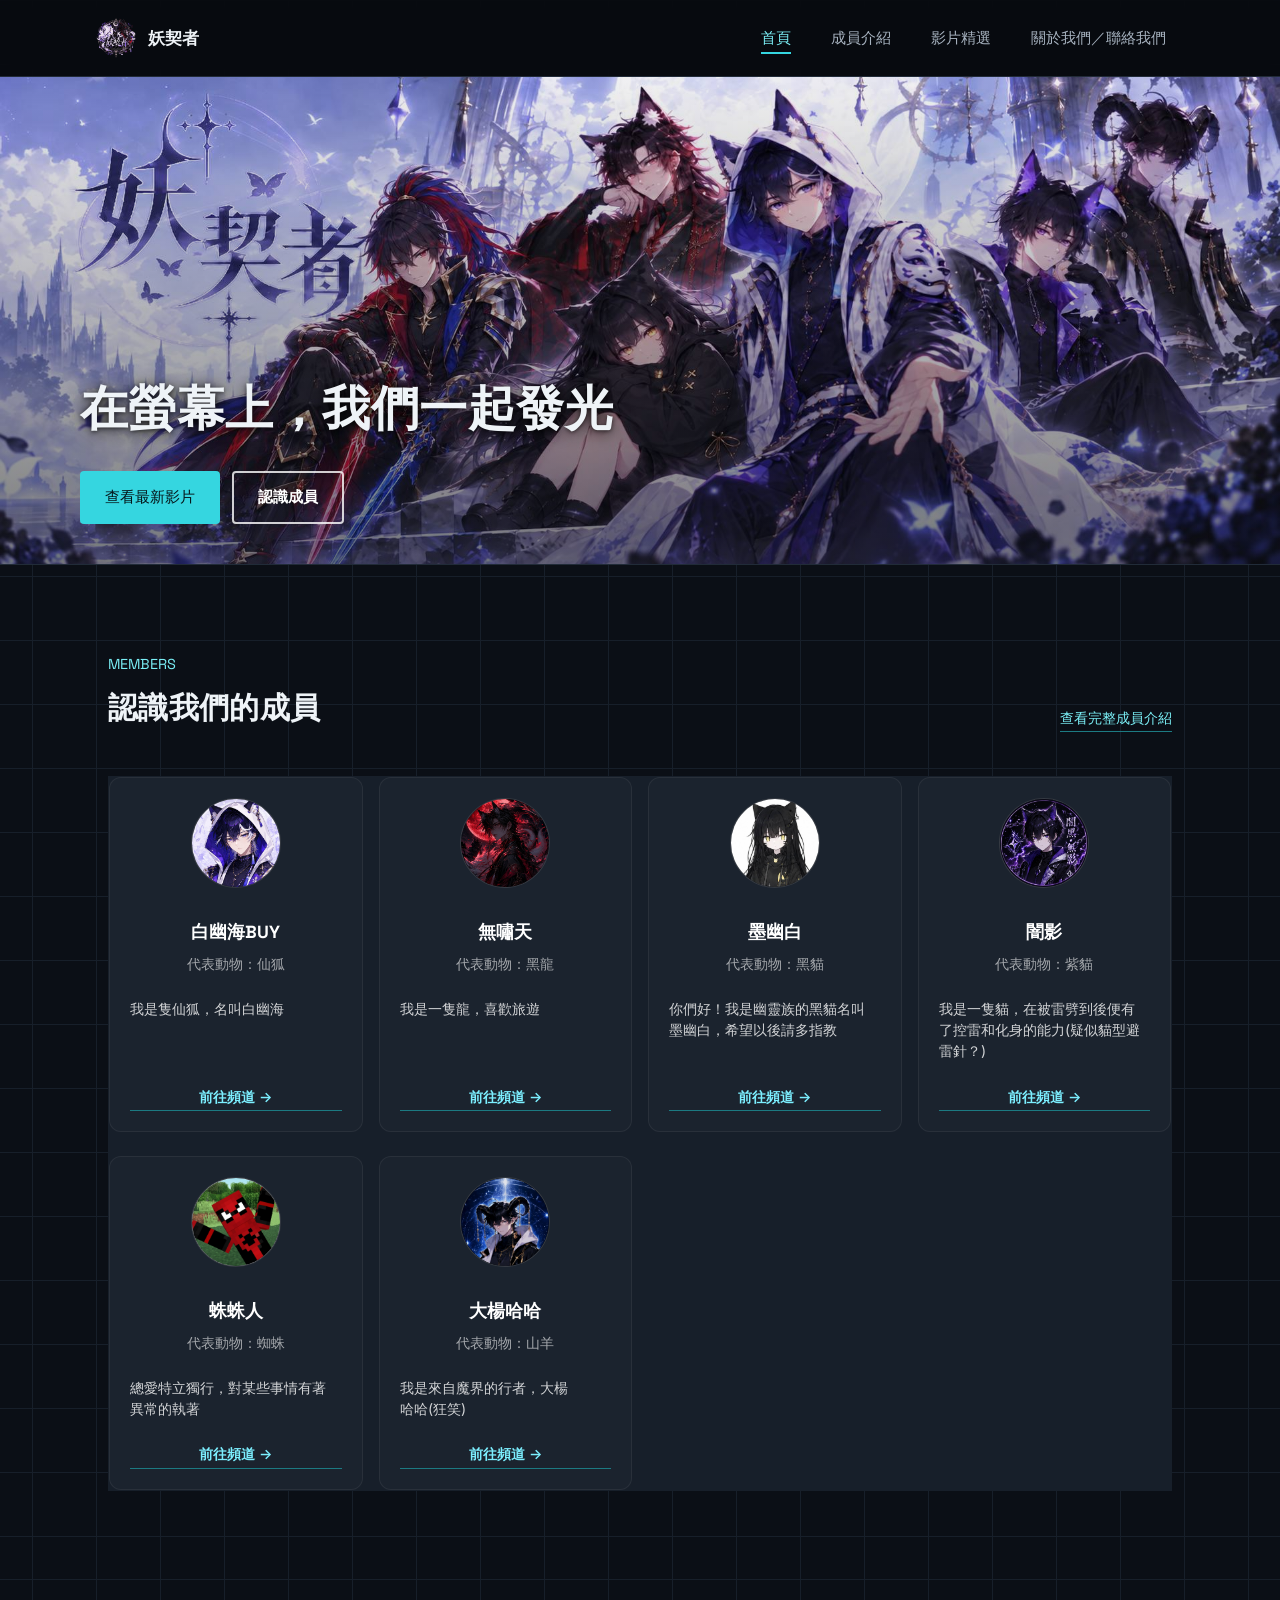
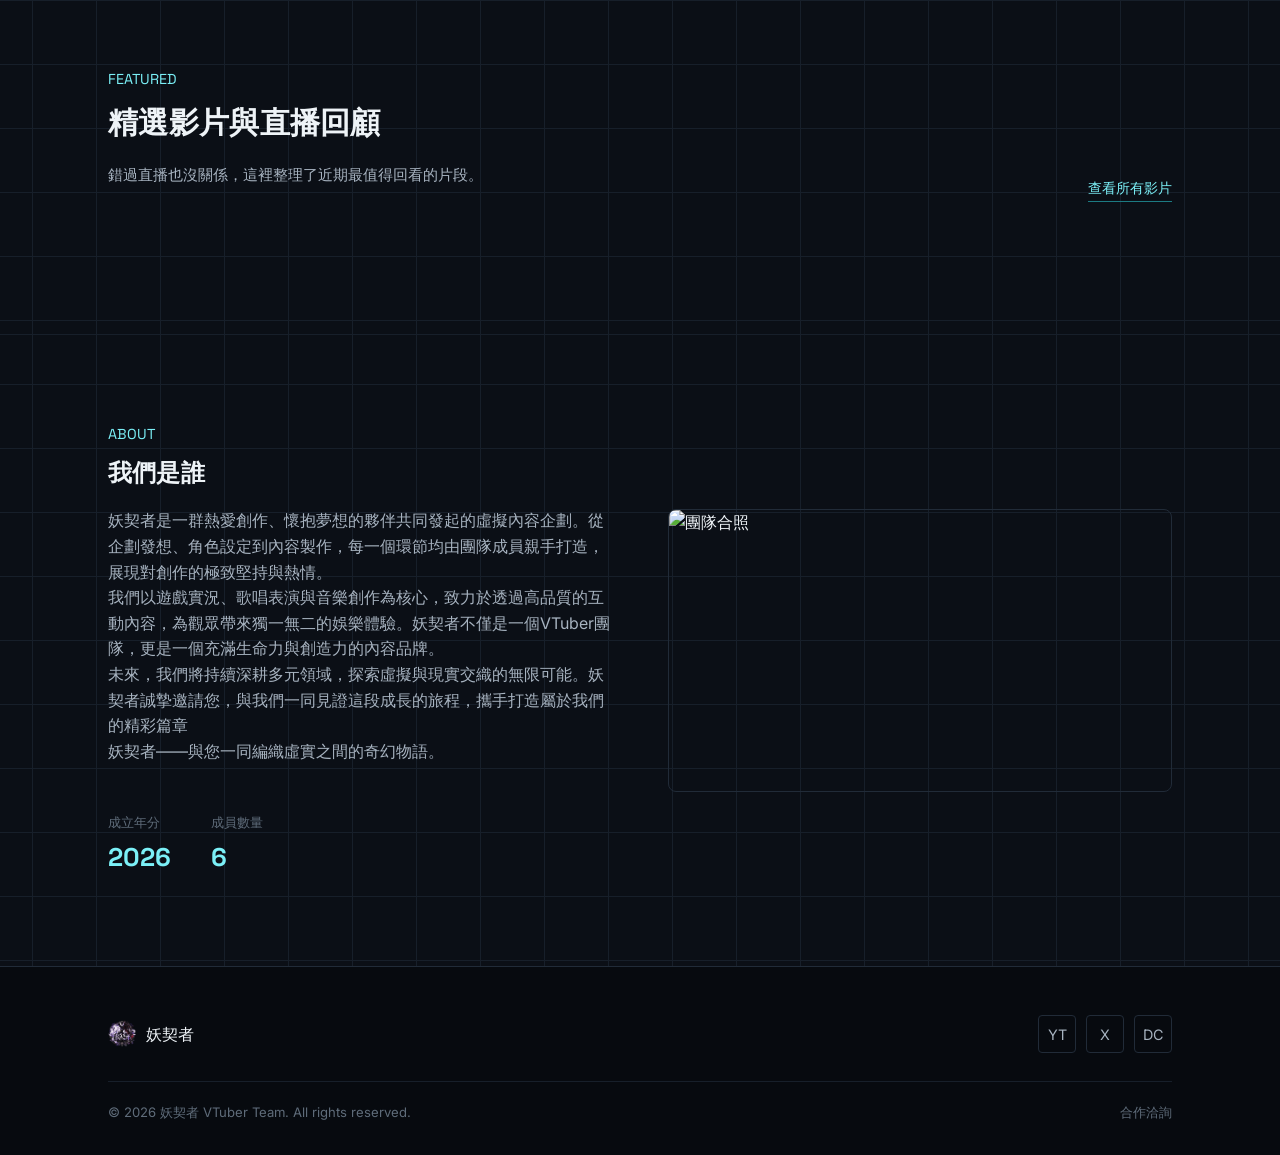
==== commit 2cd1b0ce: "Update index.html" ====
--- a/index.html
+++ b/index.html
@@ -42,13 +42,111 @@
     display: block;
   }
 
-  /* 4. 防止動態文字閃爍專用，並讓全站所有動態文字與段落都支援換行 */
-  .dyn-text, p, div, span, h1, h2, h3, .member-desc {
-    white-space: pre-line;
-  }
+  /* 4. 防止動態文字閃爍專用：資料載入完成前維持平滑渲染 */
   .dyn-text {
     min-height: 1em;
     display: inline-block;
+  }
+
+  /* 5. 保留「我們是誰」後台輸入的換行符號 */
+  #c-aboutText {
+    white-space: pre-line;
+  }
+
+  /* 6. 維持大方塊直立佈局，僅優化文字與底邊齊平邏輯 */
+  .member-grid {
+    display: grid;
+    grid-template-columns: repeat(auto-fill, minmax(200px, 1fr));
+    gap: 24px 16px;
+  }
+
+  .member-card {
+    background: rgba(255, 255, 255, 0.02);
+    border: 1px solid rgba(255, 255, 255, 0.06);
+    border-radius: 12px;
+    padding: 20px 16px;
+    display: flex;
+    flex-direction: column;
+    align-items: center; /* 保持頭像與名字水平居中 */
+    text-align: center;
+    height: 100%; /* 強制同列卡片等高 */
+    box-sizing: border-box;
+  }
+
+  .member-photo {
+    width: 90px;
+    height: 90px;
+    flex-shrink: 0;
+    border-radius: 50%;
+    overflow: hidden;
+    margin-bottom: 12px;
+    border: 1px solid rgba(255, 255, 255, 0.15);
+  }
+
+  .member-photo img {
+    width: 100%;
+    height: 100%;
+    object-fit: cover;
+  }
+
+  .member-info {
+    display: flex;
+    flex-direction: column;
+    flex: 1;
+    width: 100%;
+    align-items: stretch;
+  }
+
+  .member-name {
+    font-size: 1.1rem;
+    font-weight: 700;
+    color: #ffffff;
+    margin-bottom: 4px;
+    text-align: center;
+  }
+
+  .member-role {
+    font-size: 0.85rem;
+    color: rgba(255, 255, 255, 0.6);
+    margin-bottom: 12px;
+    text-align: center;
+  }
+
+  /* 簡介改為靠左對齊，固定區域高度確保文字長度不一也不會破壞版面 */
+  .member-desc {
+    font-size: 0.88rem;
+    line-height: 1.5;
+    color: rgba(255, 255, 255, 0.8);
+    text-align: left;
+    white-space: pre-line;
+    margin-bottom: 16px;
+    max-height: 4.5em; /* 約 3 行文字高度 */
+    overflow-y: auto;  /* 過長時內部滾動，維持整體卡片高度一致 */
+    padding-right: 4px;
+  }
+
+  /* 隱藏微型滾動條但保留功能，維持畫面美觀 */
+  .member-desc::-webkit-scrollbar {
+    width: 3px;
+  }
+  .member-desc::-webkit-scrollbar-thumb {
+    background: rgba(255, 255, 255, 0.2);
+    border-radius: 3px;
+  }
+
+  /* 強制將「前往頻道 →」對齊於卡片底部 */
+  .member-channel {
+    margin-top: auto;
+    font-size: 0.88rem;
+    color: #7cefff;
+    text-decoration: none;
+    font-weight: 600;
+    text-align: center;
+    padding-top: 8px;
+  }
+
+  .member-channel:hover {
+    text-decoration: underline;
   }
 </style>
 </head>
@@ -257,3 +355,4 @@
 </script>
 </body>
 </html>
+
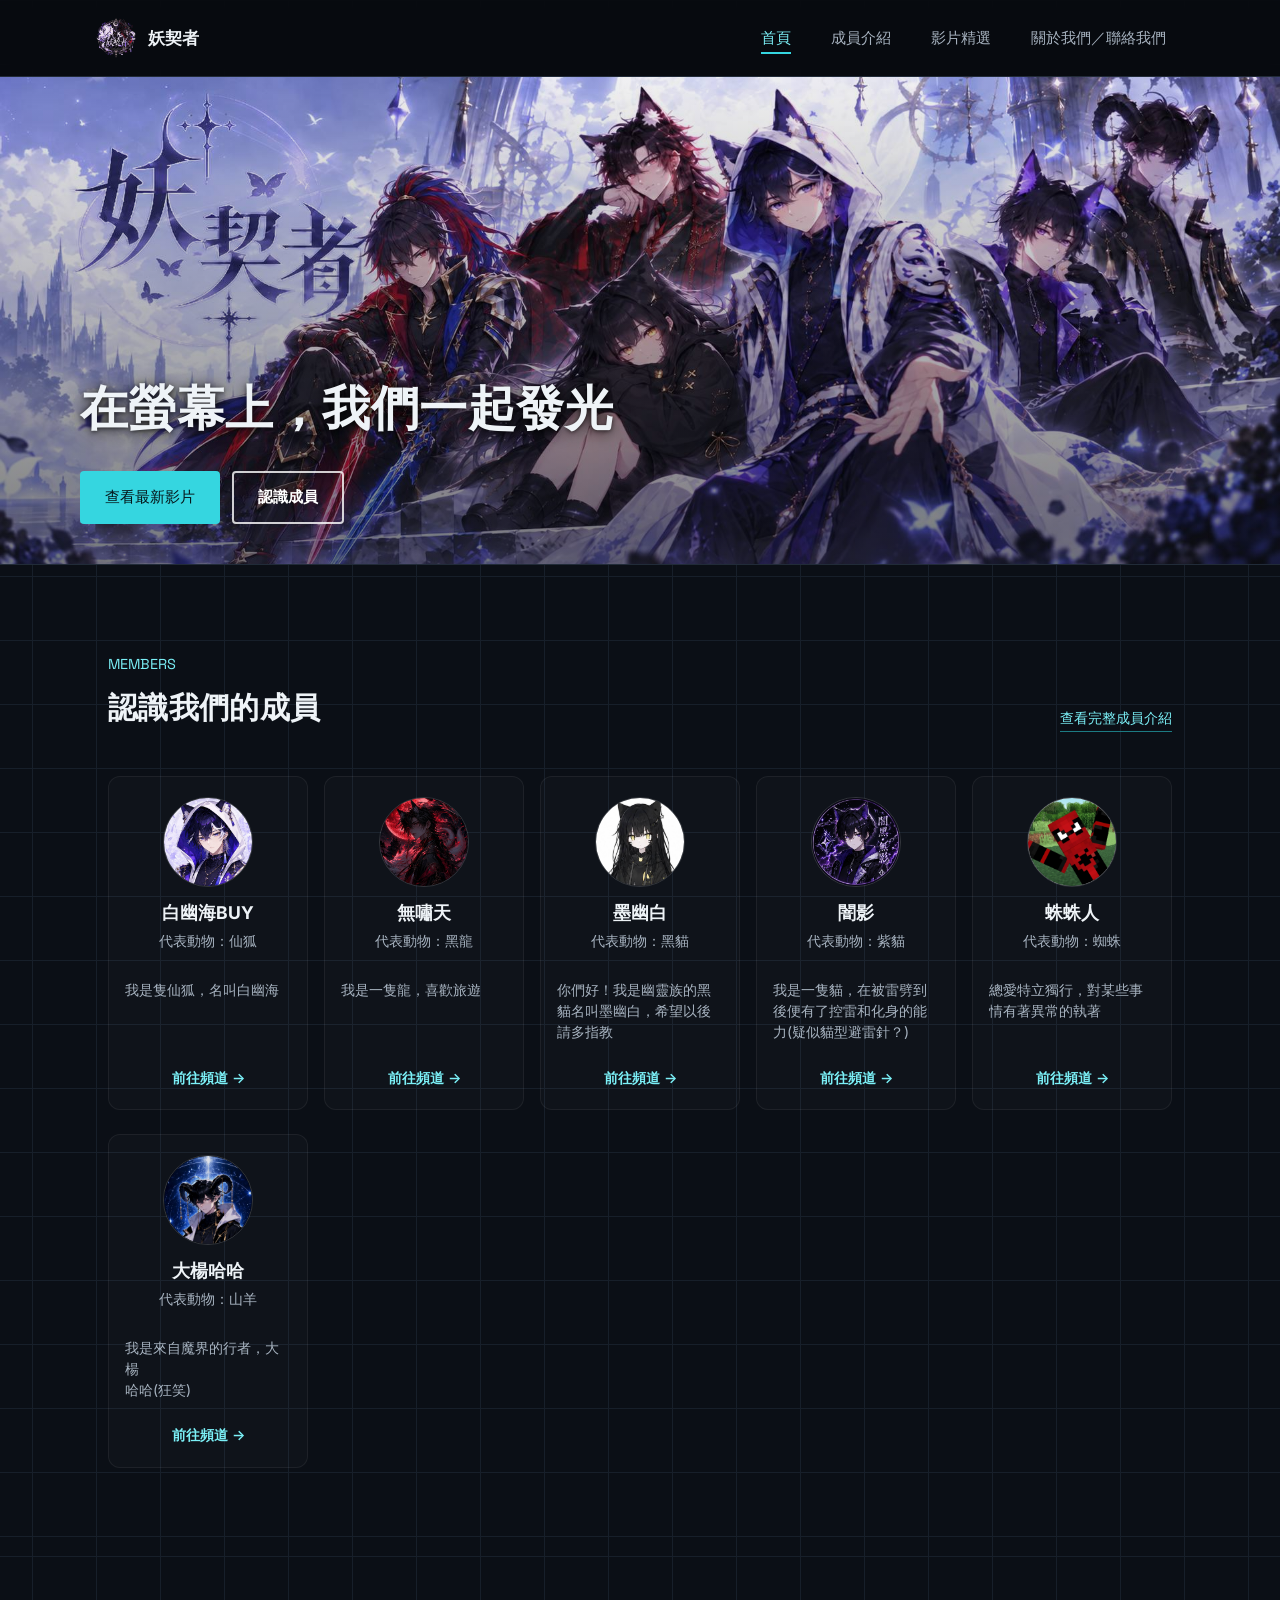
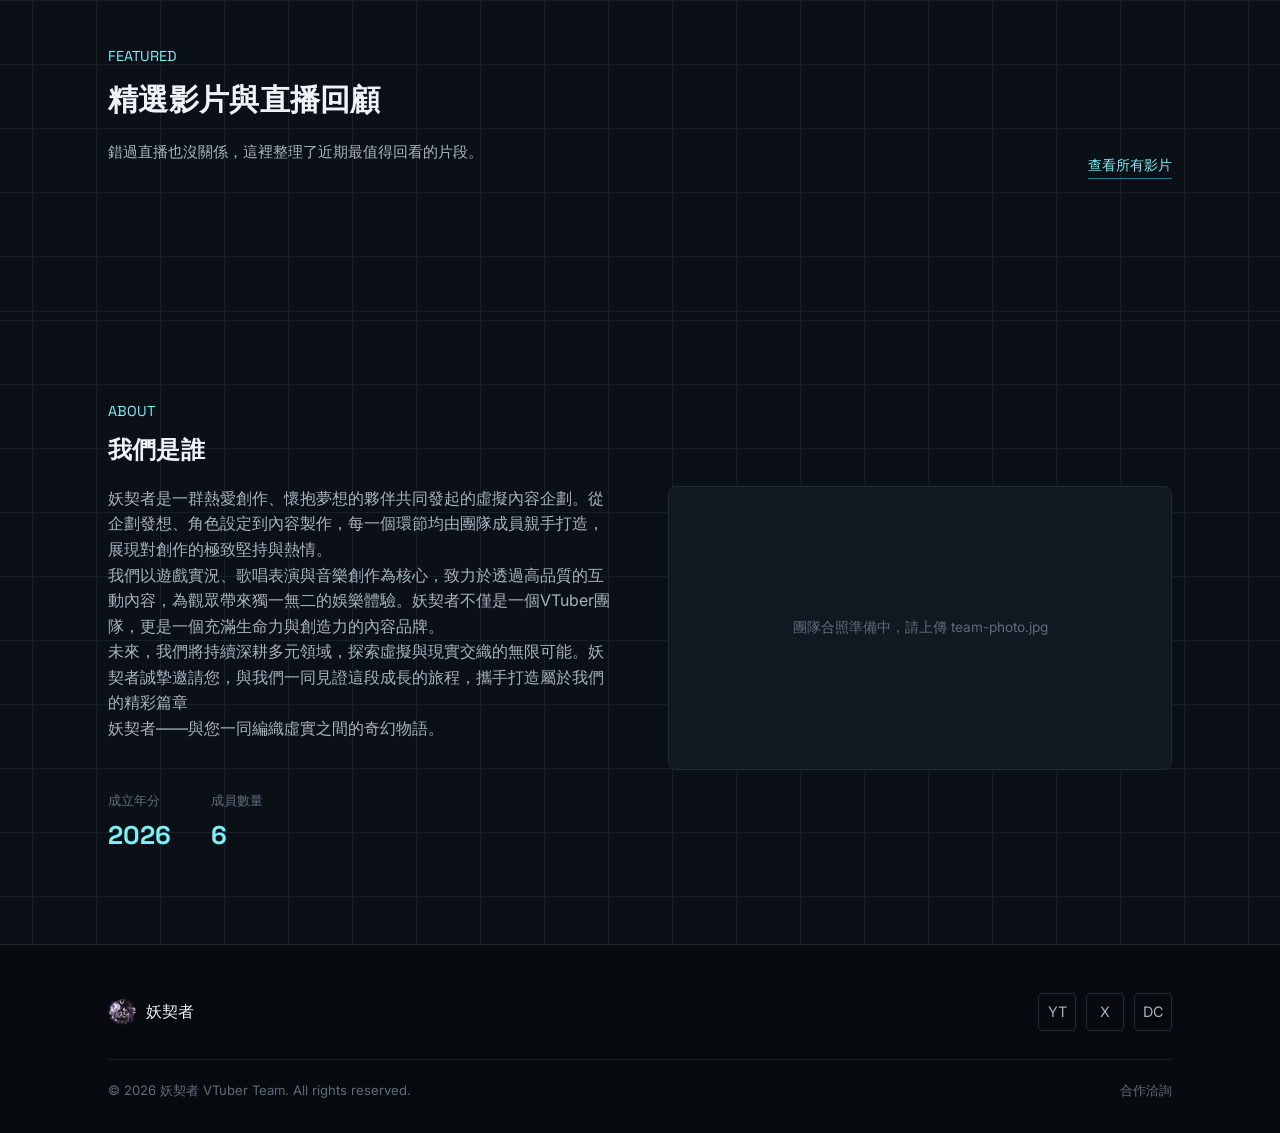
==== commit 89534f4b: "Add files via upload" ====
--- a/index.html
+++ b/index.html
@@ -6,7 +6,7 @@
 <title>妖契者 | VTuber 團隊</title>
 <link rel="stylesheet" href="style.css">
 <style>
-  /* 1. 認識成員按鈕：邊框明顯且懸停/點擊時絕對不變藍色 */
+  /* 認識成員按鈕：邊框明顯且懸停/點擊時絕對不變藍色（首頁 Hero 專屬設計） */
   .btn-outline {
     border: 2px solid rgba(255, 255, 255, 0.8) !important;
     color: #ffffff !important;
@@ -22,12 +22,12 @@
     outline: none;
   }
 
-  /* 2. 隱藏後台入口（頁尾 Logo）：保持一般滑鼠指標，不顯示手掌 */
+  /* 隱藏後台入口（頁尾 Logo）：保持一般滑鼠指標，不顯示手掌 */
   #footerLogo {
     cursor: default !important;
   }
 
-  /* 3. 團隊合照專屬樣式：矩形大圖，不使用圓形頭像框 */
+  /* 團隊合照專屬樣式：矩形大圖，比例為 16:9 */
   .about-photo {
     width: 100%;
     aspect-ratio: 16 / 9;
@@ -41,112 +41,19 @@
     object-fit: cover;
     display: block;
   }
-
-  /* 4. 防止動態文字閃爍專用：資料載入完成前維持平滑渲染 */
-  .dyn-text {
-    min-height: 1em;
-    display: inline-block;
-  }
-
-  /* 5. 保留「我們是誰」後台輸入的換行符號 */
-  #c-aboutText {
-    white-space: pre-line;
-  }
-
-  /* 6. 維持大方塊直立佈局，僅優化文字與底邊齊平邏輯 */
-  .member-grid {
-    display: grid;
-    grid-template-columns: repeat(auto-fill, minmax(200px, 1fr));
-    gap: 24px 16px;
-  }
-
-  .member-card {
-    background: rgba(255, 255, 255, 0.02);
-    border: 1px solid rgba(255, 255, 255, 0.06);
-    border-radius: 12px;
-    padding: 20px 16px;
+  /* 團隊合照尚未上傳時的佔位樣式（避免顯示破圖 icon） */
+  .about-photo.img-missing {
     display: flex;
-    flex-direction: column;
-    align-items: center; /* 保持頭像與名字水平居中 */
+    align-items: center;
+    justify-content: center;
+    background: var(--bg-elevated, #121821);
+    color: var(--text-low, #5f6c7a);
+    font-size: 0.85rem;
     text-align: center;
-    height: 100%; /* 強制同列卡片等高 */
-    box-sizing: border-box;
-  }
-
-  .member-photo {
-    width: 90px;
-    height: 90px;
-    flex-shrink: 0;
-    border-radius: 50%;
-    overflow: hidden;
-    margin-bottom: 12px;
-    border: 1px solid rgba(255, 255, 255, 0.15);
-  }
-
-  .member-photo img {
-    width: 100%;
-    height: 100%;
-    object-fit: cover;
-  }
-
-  .member-info {
-    display: flex;
-    flex-direction: column;
-    flex: 1;
-    width: 100%;
-    align-items: stretch;
-  }
-
-  .member-name {
-    font-size: 1.1rem;
-    font-weight: 700;
-    color: #ffffff;
-    margin-bottom: 4px;
-    text-align: center;
-  }
-
-  .member-role {
-    font-size: 0.85rem;
-    color: rgba(255, 255, 255, 0.6);
-    margin-bottom: 12px;
-    text-align: center;
-  }
-
-  /* 簡介改為靠左對齊，固定區域高度確保文字長度不一也不會破壞版面 */
-  .member-desc {
-    font-size: 0.88rem;
-    line-height: 1.5;
-    color: rgba(255, 255, 255, 0.8);
-    text-align: left;
-    white-space: pre-line;
-    margin-bottom: 16px;
-    max-height: 4.5em; /* 約 3 行文字高度 */
-    overflow-y: auto;  /* 過長時內部滾動，維持整體卡片高度一致 */
-    padding-right: 4px;
-  }
-
-  /* 隱藏微型滾動條但保留功能，維持畫面美觀 */
-  .member-desc::-webkit-scrollbar {
-    width: 3px;
-  }
-  .member-desc::-webkit-scrollbar-thumb {
-    background: rgba(255, 255, 255, 0.2);
-    border-radius: 3px;
-  }
-
-  /* 強制將「前往頻道 →」對齊於卡片底部 */
-  .member-channel {
-    margin-top: auto;
-    font-size: 0.88rem;
-    color: #7cefff;
-    text-decoration: none;
-    font-weight: 600;
-    text-align: center;
-    padding-top: 8px;
-  }
-
-  .member-channel:hover {
-    text-decoration: underline;
+    padding: 16px;
+  }
+  .about-photo.img-missing::after {
+    content: '團隊合照準備中，請上傳 team-photo.jpg';
   }
 </style>
 </head>
@@ -193,7 +100,7 @@
       </div>
       <a href="members.html" class="section-link">查看完整成員介紹</a>
     </div>
-    <!-- 完全由 JS 動態渲染，無寫死舊卡片 -->
+    <!-- 完全由 JS 動態渲染 -->
     <div class="member-grid" id="c-member-grid"></div>
   </div>
 </section>
@@ -209,7 +116,7 @@
       </div>
       <a href="videos.html" class="section-link">查看所有影片</a>
     </div>
-    <!-- 預設隱藏，待 JSON 讀取後一次性顯示最新精選影片 -->
+    <!-- 預設隱藏，待 JSON 讀取後顯示 -->
     <div class="video-row" id="home-video-grid" style="display:none;"></div>
   </div>
 </section>
@@ -226,8 +133,8 @@
         <div class="stat-item"><span>成員數量</span><strong id="c-memberCount" class="dyn-text"></strong></div>
       </div>
     </div>
-    <div class="about-photo">
-      <img src="team-photo.jpg" alt="團隊合照">
+    <div class="about-photo" id="c-aboutPhotoWrap">
+      <img src="team-photo.jpg" alt="團隊合照" onerror="this.closest('#c-aboutPhotoWrap').classList.add('img-missing'); this.remove();">
     </div>
   </div>
 </section>
@@ -283,7 +190,24 @@
     return `${d.getFullYear()}/${String(d.getMonth() + 1).padStart(2, '0')}/${String(d.getDate()).padStart(2, '0')}`;
   }
 
-  // 1. 讀取精選影片資料（無舊畫面佔位，直接一次繪製）
+  // 內容全部來自可透過後台編輯的 JSON，輸出前一律跳脫，避免後台被誤填或誤用時造成 XSS
+  function escapeHtml(str) {
+    return String(str ?? '').replace(/[&<>"']/g, c => ({
+      '&': '&amp;', '<': '&lt;', '>': '&gt;', '"': '&quot;', "'": '&#39;'
+    }[c]));
+  }
+  // 僅允許 http/https 連結，避免 javascript: 等危險協定被寫入 href
+  function safeUrl(url) {
+    if (!url) return '#';
+    try {
+      const u = new URL(url, window.location.href);
+      return (u.protocol === 'http:' || u.protocol === 'https:') ? u.href : '#';
+    } catch {
+      return url === '#' ? '#' : '#';
+    }
+  }
+
+  // 1. 讀取精選影片資料
   fetch('videos.json')
     .then(res => res.json())
     .then(data => {
@@ -293,14 +217,14 @@
       if (combined.length === 0) return;
       const grid = document.getElementById('home-video-grid');
       grid.innerHTML = combined.map(v => `
-        <a class="video-card" href="${v.url}" target="_blank" rel="noopener" style="display:block;">
+        <a class="video-card" href="${safeUrl(v.url)}" target="_blank" rel="noopener" style="display:block;">
           <div class="video-thumb">
-            <img src="${v.thumbnail}" alt="${v.title}">
+            <img src="${escapeHtml(v.thumbnail)}" alt="${escapeHtml(v.title)}">
             <div class="video-thumb-play"><span>▶</span></div>
           </div>
           <div class="video-meta">
-            <div class="video-title">${v.title}</div>
-            <div class="video-sub">${v.channel} ・ ${formatDate(v.publishedAt)}</div>
+            <div class="video-title">${escapeHtml(v.title)}</div>
+            <div class="video-sub">${escapeHtml(v.channel)} ・ ${formatDate(v.publishedAt)}</div>
           </div>
         </a>
       `).join('');
@@ -308,12 +232,13 @@
     })
     .catch(() => {});
 
-  // 2. 讀取頁面文字與成員資料（直接寫入空白容器，絕不閃爍）
+  // 2. 讀取頁面文字與成員資料
   fetch('content.json')
     .then(res => res.json())
     .then(data => {
       const home = data.home || {};
       const site = data.site || {};
+      const members = Array.isArray(data.members) ? data.members : [];
 
       if (home.heroTitle) document.getElementById('c-heroTitle').textContent = home.heroTitle;
       if (home.aboutText) document.getElementById('c-aboutText').textContent = home.aboutText;
@@ -321,22 +246,22 @@
         if (home.stats.foundedYear) document.getElementById('c-foundedYear').textContent = home.stats.foundedYear;
         if (home.stats.memberCount) document.getElementById('c-memberCount').textContent = home.stats.memberCount;
       }
-      
-      // 動態繪製成員卡片
-      if (Array.isArray(home.members) && home.members.length > 0) {
+
+      // 動態繪製成員卡片（與 members.html 共用同一份 members 名單）
+      if (members.length > 0) {
         const memberGrid = document.getElementById('c-member-grid');
-        memberGrid.innerHTML = home.members.map((m, i) => {
+        memberGrid.innerHTML = members.map((m, i) => {
           const photoImg = m.photo || `member-${String(i + 1).padStart(2, '0')}.jpg`;
           return `
             <div class="member-card">
               <div class="member-photo">
-                <img src="${photoImg}" alt="${m.name || '成員照片'}">
+                <img src="${escapeHtml(photoImg)}" alt="${escapeHtml(m.name || '成員照片')}">
               </div>
               <div class="member-info">
-                <div class="member-name">${m.name || ''}</div>
-                <div class="member-role">${m.role || ''}</div>
-                <p class="member-desc">${m.desc || ''}</p>
-                <a href="${m.channelUrl || '#'}" class="member-channel" target="_blank" rel="noopener">前往頻道 →</a>
+                <div class="member-name">${escapeHtml(m.name)}</div>
+                <div class="member-role">${escapeHtml(m.role)}</div>
+                <p class="member-desc">${escapeHtml(m.desc)}</p>
+                <a href="${safeUrl(m.channelUrl)}" class="member-channel" target="_blank" rel="noopener">前往頻道 →</a>
               </div>
             </div>
           `;
@@ -345,9 +270,9 @@
 
       // 社群連結與頁尾版權
       if (site.social) {
-        if (site.social.youtube) document.getElementById('c-social-youtube').href = site.social.youtube;
-        if (site.social.twitter) document.getElementById('c-social-twitter').href = site.social.twitter;
-        if (site.social.discord) document.getElementById('c-social-discord').href = site.social.discord;
+        if (site.social.youtube) document.getElementById('c-social-youtube').href = safeUrl(site.social.youtube);
+        if (site.social.twitter) document.getElementById('c-social-twitter').href = safeUrl(site.social.twitter);
+        if (site.social.discord) document.getElementById('c-social-discord').href = safeUrl(site.social.discord);
       }
       if (site.footerCopyright) document.getElementById('c-footerCopyright').textContent = site.footerCopyright;
     })
--- a/style.css
+++ b/style.css
@@ -329,23 +329,34 @@
 }
 .section-link:hover { color: var(--text-hi); border-color: var(--cyan-bright); }
 
-/* ===================== 成員卡片 ===================== */
+/* ===================== 成員卡片（首頁成員預覽） ===================== */
+/* 支援動態文字內的換行符號 (\n) */
+.dyn-text, .section-desc, .member-name, .member-role, .member-desc, #c-aboutText {
+  white-space: pre-line;
+}
+/* 動態文字載入前避免版面跳動 */
+.dyn-text {
+  min-height: 1em;
+  display: inline-block;
+}
+
 .member-grid {
   display: grid;
-  grid-template-columns: repeat(auto-fill, minmax(220px, 1fr));
-  gap: 1px;
-  background: var(--line-soft);
-  border: 1px solid var(--line-soft);
+  grid-template-columns: repeat(auto-fill, minmax(200px, 1fr));
+  gap: 24px 16px;
 }
 
 .member-card {
-  background: var(--bg-primary);
-  padding: 36px 20px 28px;
+  background: rgba(255, 255, 255, 0.02);
+  border: 1px solid rgba(255, 255, 255, 0.06);
+  border-radius: 12px;
+  padding: 20px 16px;
   display: flex;
   flex-direction: column;
   align-items: center;
   text-align: center;
-  border: 1px solid transparent;
+  height: 100%;
+  box-sizing: border-box;
   transition: border-color 0.15s ease;
 }
 
@@ -354,15 +365,13 @@
 }
 
 .member-photo {
-  width: 130px;
-  height: 130px;
-  aspect-ratio: 1 / 1;
+  width: 90px;
+  height: 90px;
+  flex-shrink: 0;
   border-radius: 50%;
-  background: var(--bg-elevated);
   overflow: hidden;
-  position: relative;
-  border: 2px solid var(--line);
-  flex-shrink: 0;
+  margin-bottom: 12px;
+  border: 1px solid rgba(255, 255, 255, 0.15);
 }
 
 .member-photo img {
@@ -372,39 +381,57 @@
 }
 
 .member-info {
-  padding: 18px 4px 0;
+  display: flex;
+  flex-direction: column;
+  flex: 1;
+  width: 100%;
+  align-items: stretch;
 }
 
 .member-name {
-  font-family: var(--font-display);
   font-size: 1.1rem;
-  color: var(--text-hi);
+  font-weight: 700;
+  color: var(--text-hi);
+  margin-bottom: 4px;
+  text-align: center;
 }
 
 .member-role {
-  color: var(--cyan-bright);
-  font-size: 0.82rem;
-  margin-top: 4px;
+  font-size: 0.85rem;
+  color: var(--text-mid);
+  margin-bottom: 12px;
+  text-align: center;
 }
 
 .member-desc {
-  color: var(--text-mid);
-  font-size: 0.87rem;
-  margin-top: 10px;
+  font-size: 0.88rem;
+  line-height: 1.5;
+  color: var(--text-mid);
+  text-align: left;
+  margin-bottom: 16px;
+  max-height: 4.5em; /* 約 3 行文字高度 */
+  overflow-y: auto;  /* 過長時內部滾動，維持整體卡片高度一致 */
+  padding-right: 4px;
+}
+
+.member-desc::-webkit-scrollbar { width: 3px; }
+.member-desc::-webkit-scrollbar-thumb {
+  background: rgba(255, 255, 255, 0.2);
+  border-radius: 3px;
 }
 
 .member-channel {
-  display: inline-block;
-  margin-top: 14px;
-  color: var(--cyan-bright);
-  font-size: 0.85rem;
-  border-bottom: 1px solid var(--cyan-dim);
-  padding-bottom: 2px;
+  margin-top: auto;
+  font-size: 0.88rem;
+  color: var(--cyan-bright);
+  text-decoration: none;
+  font-weight: 600;
+  text-align: center;
+  padding-top: 8px;
 }
 
 .member-channel:hover {
-  color: var(--text-hi);
-  border-color: var(--cyan-bright);
+  text-decoration: underline;
 }
 
 /* ===================== 影片/直播卡片 ===================== */
@@ -647,3 +674,214 @@
   margin-bottom: 8px;
   font-weight: 500;
 }
+
+/* ===================== 後台編輯（admin.html）===================== */
+.admin-shell {
+  min-height: 100vh;
+}
+
+.admin-topbar {
+  position: sticky;
+  top: 0;
+  z-index: 50;
+  background: rgba(7, 10, 15, 0.92);
+  backdrop-filter: blur(10px);
+  border-bottom: 1px solid var(--line);
+}
+
+.admin-topbar .container {
+  display: flex;
+  align-items: center;
+  justify-content: space-between;
+  height: 64px;
+}
+
+.admin-topbar-brand {
+  display: flex;
+  align-items: center;
+  gap: 10px;
+  font-family: var(--font-display);
+  font-weight: 600;
+  color: var(--text-hi);
+}
+
+.admin-logout {
+  background: transparent;
+  border: 1px solid var(--line);
+  color: var(--text-mid);
+  border-radius: 4px;
+  padding: 8px 14px;
+  font-size: 0.85rem;
+  font-family: var(--font-body);
+  cursor: pointer;
+  transition: border-color 0.15s ease, color 0.15s ease;
+}
+
+.admin-logout:hover {
+  border-color: var(--cyan-dim);
+  color: var(--cyan-bright);
+}
+
+.admin-main {
+  padding: 32px 0 120px;
+}
+
+.admin-tabs {
+  display: flex;
+  flex-wrap: wrap;
+  gap: 4px;
+  padding: 4px;
+  background: var(--bg-elevated);
+  border: 1px solid var(--line);
+  border-radius: 6px;
+  margin-bottom: 28px;
+}
+
+.admin-tab-btn {
+  padding: 10px 18px;
+  border: none;
+  background: transparent;
+  color: var(--text-mid);
+  font-family: var(--font-body);
+  font-size: 0.88rem;
+  border-radius: 4px;
+  cursor: pointer;
+  white-space: nowrap;
+}
+
+.admin-tab-btn.active {
+  background: var(--cyan);
+  color: #06171a;
+  font-weight: 500;
+}
+
+.admin-panel { display: none; }
+.admin-panel.active { display: block; }
+
+.admin-card {
+  background: var(--bg-elevated);
+  border: 1px solid var(--line);
+  border-left: 3px solid var(--cyan-dim);
+  border-radius: 4px;
+  padding: 24px;
+  margin-bottom: 20px;
+}
+
+.admin-card h3 {
+  font-size: 1.05rem;
+  margin-bottom: 16px;
+}
+
+.admin-card-sub {
+  color: var(--text-low);
+  font-size: 0.85rem;
+  margin: -8px 0 18px;
+  line-height: 1.6;
+}
+
+.admin-card .admin-field {
+  margin-bottom: 18px;
+}
+.admin-card .admin-field:last-child {
+  margin-bottom: 0;
+}
+
+.admin-field input[type="text"],
+.admin-field input[type="url"],
+.admin-field input[type="email"],
+.admin-field textarea {
+  width: 100%;
+  padding: 10px 14px;
+  border-radius: 6px;
+  border: 1px solid var(--line);
+  background: var(--bg-primary);
+  color: var(--text-hi);
+  font-family: var(--font-body);
+  font-size: 0.95rem;
+  box-sizing: border-box;
+  outline: none;
+  transition: border-color 0.2s ease;
+}
+
+.admin-field textarea {
+  min-height: 90px;
+  resize: vertical;
+}
+
+.admin-field input:focus,
+.admin-field textarea:focus {
+  border-color: var(--cyan-dim);
+}
+
+.admin-channel-row {
+  display: flex;
+  gap: 10px;
+  margin-bottom: 12px;
+  align-items: center;
+  flex-wrap: wrap;
+}
+
+.admin-channel-row input {
+  flex: 1;
+  min-width: 160px;
+  padding: 10px 14px;
+  border-radius: 6px;
+  border: 1px solid var(--line);
+  background: var(--bg-primary);
+  color: var(--text-hi);
+  font-family: var(--font-body);
+  font-size: 0.9rem;
+  box-sizing: border-box;
+}
+
+.admin-remove-btn {
+  background: transparent;
+  border: 1px solid var(--line);
+  color: var(--text-low);
+  border-radius: 4px;
+  padding: 8px 12px;
+  font-size: 0.82rem;
+  cursor: pointer;
+  white-space: nowrap;
+}
+
+.admin-remove-btn:hover {
+  border-color: #ff8b8b;
+  color: #ff8b8b;
+}
+
+.admin-save-bar {
+  position: fixed;
+  left: 0;
+  right: 0;
+  bottom: 0;
+  background: rgba(7, 10, 15, 0.94);
+  backdrop-filter: blur(10px);
+  border-top: 1px solid var(--line);
+  padding: 16px 0;
+  z-index: 50;
+}
+
+.admin-status {
+  border-radius: 6px;
+  padding: 10px 12px;
+  font-size: 0.875rem;
+  display: none;
+}
+
+.admin-status.show { display: block; }
+
+.admin-status.info {
+  background: var(--cyan-wash);
+  color: var(--cyan-bright);
+}
+
+.admin-status.ok {
+  background: rgba(53, 214, 224, 0.12);
+  color: var(--cyan-bright);
+}
+
+.admin-status.err {
+  background: rgba(255, 100, 100, 0.1);
+  color: #ff8b8b;
+}
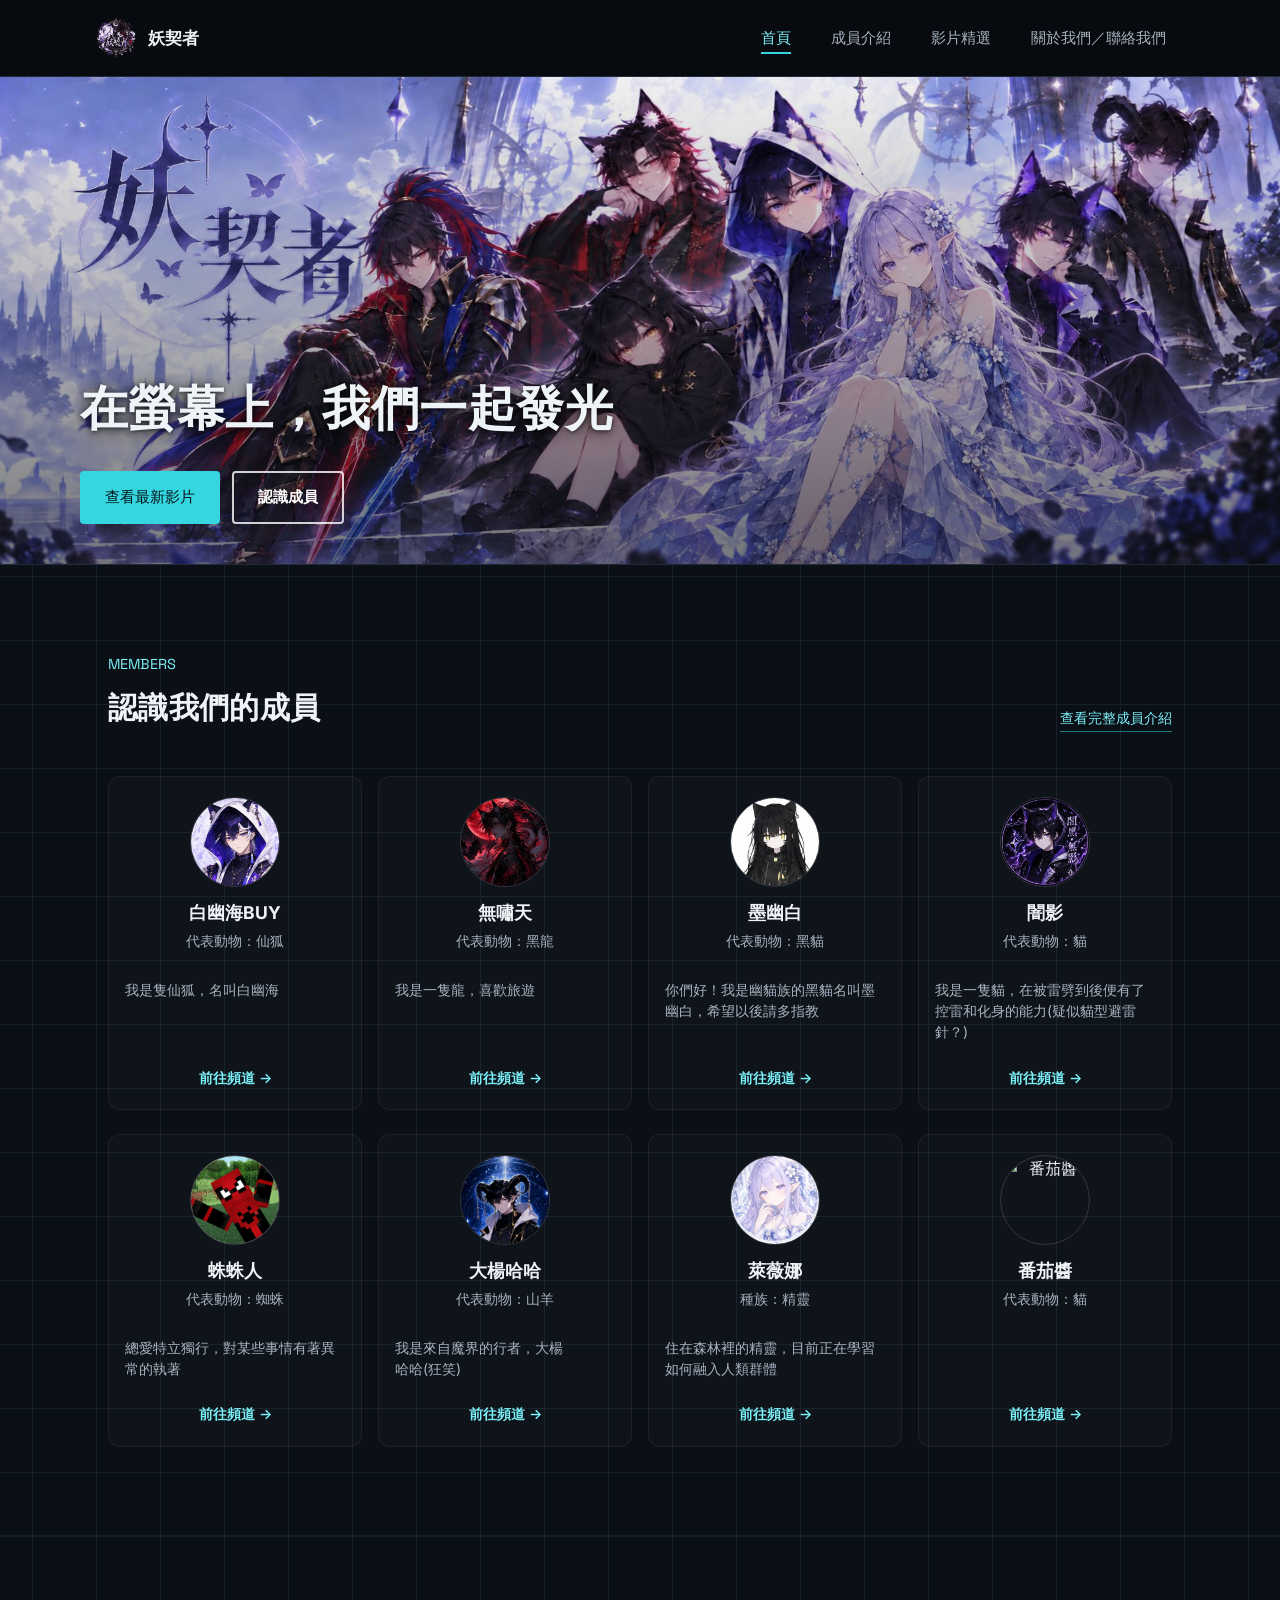
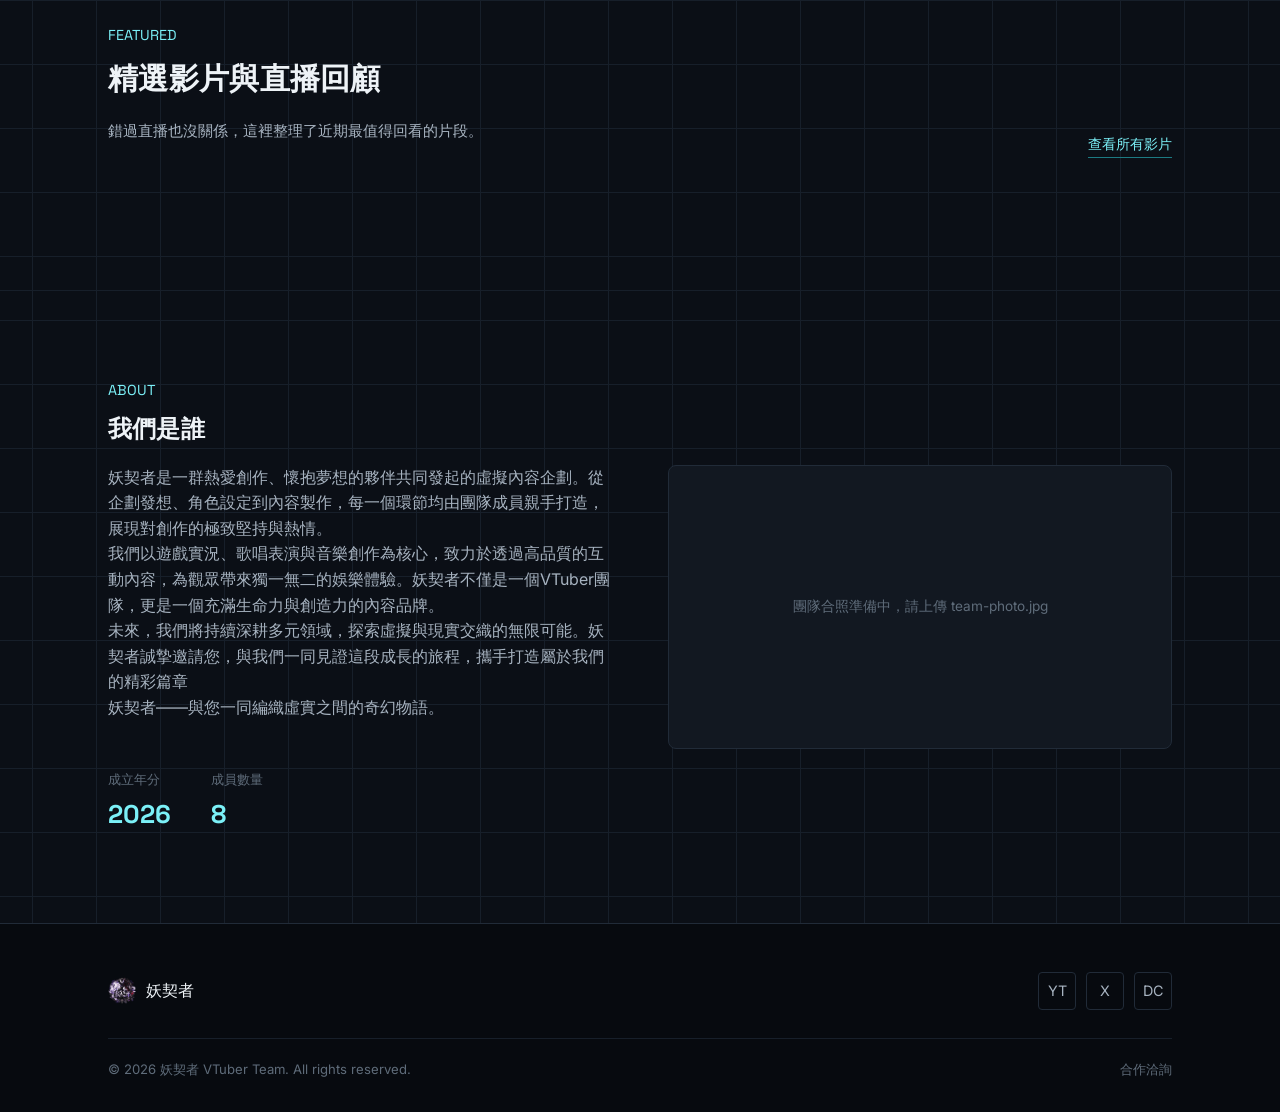
==== commit 737aa956: "Add cache option to fetch requests for JSON files" ====
--- a/index.html
+++ b/index.html
@@ -208,7 +208,7 @@
   }
 
   // 1. 讀取精選影片資料
-  fetch('videos.json')
+  fetch('videos.json', { cache: 'no-cache' })
     .then(res => res.json())
     .then(data => {
       const combined = [...(data.videos || []), ...(data.streams || [])]
@@ -233,7 +233,7 @@
     .catch(() => {});
 
   // 2. 讀取頁面文字與成員資料
-  fetch('content.json')
+  fetch('content.json', { cache: 'no-cache' })
     .then(res => res.json())
     .then(data => {
       const home = data.home || {};
--- a/style.css
+++ b/style.css
@@ -342,8 +342,15 @@
 
 .member-grid {
   display: grid;
-  grid-template-columns: repeat(auto-fill, minmax(200px, 1fr));
+  grid-template-columns: repeat(auto-fill, minmax(160px, 1fr));
   gap: 24px 16px;
+}
+
+/* 桌面版（>780px）固定 4 欄，不隨視窗寬度增減欄數，維持排版一致 */
+@media (min-width: 781px) {
+  .member-grid {
+    grid-template-columns: repeat(4, 1fr);
+  }
 }
 
 .member-card {
